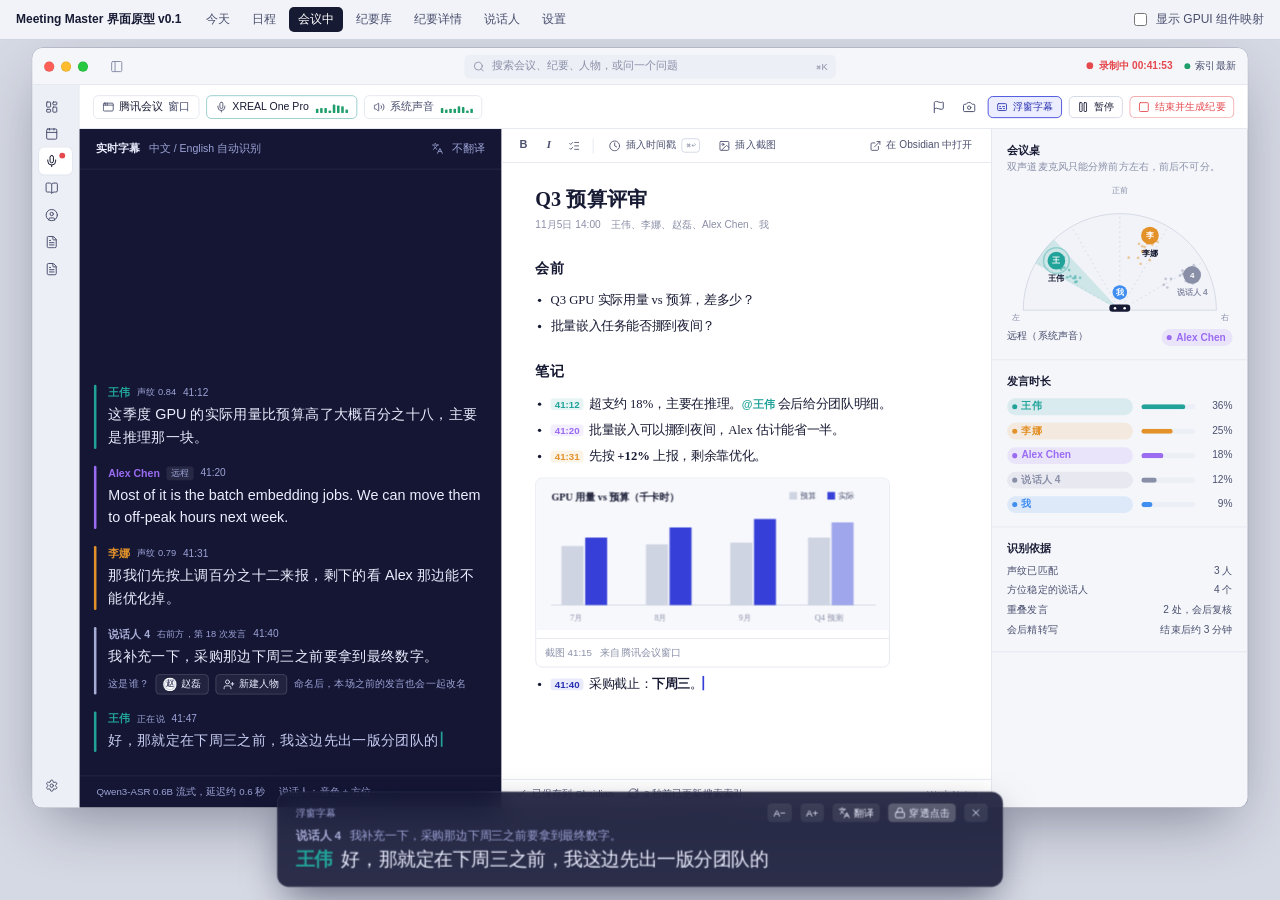
==== design/mockups/index.html @ 7910a1f8 "feat: add first GUI prototype in HTML and SVG" ====
<!doctype html>
<html lang="zh-CN">
<head>
<meta charset="utf-8">
<meta name="viewport" content="width=device-width, initial-scale=1">
<title>Meeting Master 界面原型 v0.1</title>
<style>
/* ------------------------------------------------------------------
   Tokens. Mirrors the GPUI Kit theme we will register (ThemeColor).
   Speaker hues are identity: one person keeps one hue on every surface.
   ------------------------------------------------------------------ */
:root {
  --paper: #F4F6FA;      /* window background */
  --panel: #FFFFFF;      /* documents, inputs */
  --sunken: #ECEFF5;     /* sidebar, wells */
  --ink: #171A33;
  --ink-2: #4A4F6E;
  --ink-3: #8A8FA8;
  --rule: #E2E5EE;
  --rule-2: #CFD4E2;
  --accent: #3640D8;
  --accent-ink: #2A31B0;
  --accent-soft: #ECEEFF;
  --rec: #E5484D;        /* recording state only */
  --ok: #1F9D6B;
  --warn: #B87414;
  --stage: #141634;      /* caption stage + overlay */
  --stage-2: #1D2148;
  --stage-ink: #ECEEFF;
  --stage-dim: #9DA3D6;
  --s1: #22A39A; --s2: #E3922A; --s3: #9B6BF2; --s4: #EF5D78; --s5: #3F8EF0; --s6: #7FB449;
  --ui: -apple-system, BlinkMacSystemFont, "PingFang SC", "Helvetica Neue", sans-serif;
  --doc: ui-serif, Georgia, "Songti SC", "Noto Serif SC", serif;
  --r-window: 12px; --r-control: 6px;
}
* { box-sizing: border-box; }
html, body { margin: 0; height: 100%; }
body {
  font: 13px/1.45 var(--ui); color: var(--ink); background: #D5D9E4;
  -webkit-font-smoothing: antialiased; font-feature-settings: "tnum" 0;
}
button, input, select { font: inherit; color: inherit; }
.num { font-variant-numeric: tabular-nums; }
.i { width: 16px; height: 16px; flex: none; fill: none; stroke: currentColor; stroke-width: 1.75; stroke-linecap: round; stroke-linejoin: round; }
.i.sm { width: 14px; height: 14px; }
.i.lg { width: 18px; height: 18px; }
:focus-visible { outline: 2px solid var(--accent); outline-offset: 2px; border-radius: 4px; }
a { color: var(--accent-ink); text-decoration: none; cursor: pointer; }
a:hover { text-decoration: underline; }

/* ---------------- Prototype chrome (not part of the product) ---------------- */
.proto {
  position: fixed; top: 0; left: 0; right: 0; height: 40px; z-index: 20;
  display: flex; align-items: center; gap: 4px; padding: 0 16px;
  background: rgba(244,246,250,.92); border-bottom: 1px solid var(--rule-2); font-size: 12px; color: var(--ink-2);
}
.proto strong { color: var(--ink); margin-right: 12px; font-weight: 600; }
.proto button { border: 0; background: none; padding: 4px 9px; border-radius: 5px; cursor: pointer; color: var(--ink-2); }
.proto button[aria-pressed="true"] { background: var(--ink); color: #fff; }
.proto .spacer { flex: 1; }
.proto label { display: flex; align-items: center; gap: 6px; cursor: pointer; }
.desk { position: fixed; inset: 40px 0 0 0; overflow: hidden; }
/* 1440×900 window plus room below it, where the floating caption window can sit over the "desktop". */
/* Centred absolutely: grid centring falls back to start alignment when the item overflows. */
.scaler { width: 1440px; height: 1000px; position: absolute; left: 50%; top: 50%; transform-origin: center center; }

/* ---------------- Window ---------------- */
.window {
  width: 1440px; height: 900px; border-radius: var(--r-window); overflow: hidden; background: var(--paper);
  display: flex; flex-direction: column;
  box-shadow: 0 0 0 .5px rgba(23,26,51,.28), 0 28px 70px -18px rgba(23,26,51,.45);
}
.titlebar {
  height: 44px; flex: none; display: grid; grid-template-columns: 216px 1fr auto; align-items: center;
  border-bottom: 1px solid var(--rule); background: var(--paper);
}
.lights { display: flex; gap: 8px; padding-left: 14px; align-items: center; }
.lights span { width: 12px; height: 12px; border-radius: 50%; background: #FF5F57; box-shadow: inset 0 0 0 .5px rgba(0,0,0,.15); }
.lights span:nth-child(2) { background: #FEBC2E; } .lights span:nth-child(3) { background: #28C840; }
.lights .i { margin-left: 18px; color: var(--ink-3); }
.cmd {
  justify-self: center; width: 440px; height: 28px; display: flex; align-items: center; gap: 8px; padding: 0 10px;
  border-radius: var(--r-control); background: var(--sunken); color: var(--ink-3); font-size: 12.5px;
}
.cmd kbd { margin-left: auto; font: 11px var(--ui); color: var(--ink-3); }
.tb-right { display: flex; align-items: center; gap: 14px; padding-right: 14px; font-size: 12px; color: var(--ink-2); }
.rec { display: none; align-items: center; gap: 7px; color: var(--rec); font-weight: 600; }
.rec::before { content: ""; width: 8px; height: 8px; border-radius: 50%; background: var(--rec); animation: pulse 1.6s ease-in-out infinite; }
.window[data-recording="true"] .rec { display: flex; }
.tb-status { display: flex; align-items: center; gap: 6px; }
.dot { width: 7px; height: 7px; border-radius: 50%; background: var(--ok); flex: none; }
.dot.idle { background: var(--ink-3); } .dot.busy { background: var(--warn); }
@keyframes pulse { 50% { opacity: .35; } }

.body { flex: 1; min-height: 0; display: flex; }
.sidebar {
  width: 216px; flex: none; background: var(--sunken); border-right: 1px solid var(--rule);
  display: flex; flex-direction: column; padding: 10px 8px;
}
.nav-group { font-size: 11.5px; color: var(--ink-3); padding: 8px 10px 4px; }
.nav-item {
  display: flex; align-items: center; gap: 10px; height: 32px; padding: 0 10px; border-radius: var(--r-control);
  color: var(--ink-2); cursor: pointer; border: 0; background: none; width: 100%; text-align: left;
}
.nav-item:hover { background: rgba(23,26,51,.05); }
.nav-item[aria-current="page"] { background: var(--panel); color: var(--ink); box-shadow: 0 0 0 1px var(--rule); }
.nav-item .count { margin-left: auto; font-size: 11.5px; color: var(--ink-3); }
.nav-item .live-badge { margin-left: auto; width: 7px; height: 7px; border-radius: 50%; background: var(--rec); }
.side-foot { margin-top: 6px; padding: 10px; display: grid; gap: 7px; font-size: 11.5px; color: var(--ink-2); border-top: 1px solid var(--rule); }
.side-foot div { display: flex; align-items: center; gap: 7px; }

main { flex: 1; min-width: 0; position: relative; }
.screen { position: absolute; inset: 0; display: none; }
.screen.active { display: flex; }

/* ---------------- Shared parts ---------------- */
.page-head h1 { font-size: 26px; line-height: 1.2; font-weight: 600; margin: 0; letter-spacing: -.01em; }
.page-head .sub { margin: 6px 0 0; color: var(--ink-2); font-size: 13.5px; }
.h2 { font-size: 20px; font-weight: 600; margin: 0; letter-spacing: -.005em; }
.section-title { font-size: 13px; font-weight: 600; margin: 0 0 10px; color: var(--ink); }
.muted { color: var(--ink-3); }
.btn {
  height: 30px; padding: 0 12px; border-radius: var(--r-control); border: 1px solid var(--rule-2); background: var(--panel);
  display: inline-flex; align-items: center; gap: 6px; cursor: pointer; font-size: 12.5px; white-space: nowrap;
}
.btn:hover { border-color: var(--ink-3); }
.btn.primary { background: var(--accent); border-color: var(--accent); color: #fff; }
.btn.primary:hover { background: var(--accent-ink); }
.btn.ghost { border-color: transparent; background: transparent; color: var(--ink-2); }
.btn.ghost:hover { background: rgba(23,26,51,.06); }
.btn.danger { color: var(--rec); border-color: rgba(229,72,77,.45); }
.btn.sm { height: 26px; padding: 0 9px; font-size: 12px; }
.btn[aria-pressed="true"] { background: var(--accent-soft); border-color: var(--accent); color: var(--accent-ink); }
.tag { display: inline-flex; align-items: center; gap: 4px; height: 20px; padding: 0 7px; border-radius: 4px; font-size: 11.5px; background: var(--sunken); color: var(--ink-2); white-space: nowrap; }
.tag.ok { background: #E3F4EC; color: #17724F; }
.tag.busy { background: #FBF0DE; color: #8A570E; }
.tag.accent { background: var(--accent-soft); color: var(--accent-ink); }
.chip { display: inline-flex; align-items: center; gap: 6px; height: 28px; padding: 0 10px; border: 1px solid var(--rule); border-radius: var(--r-control); background: var(--panel); font-size: 12.5px; color: var(--ink-2); white-space: nowrap; }
.chip strong { color: var(--ink); font-weight: 500; }
/* Speaker identity: a pill in the speaker's hue. The only pill shape in the system. */
.who { display: inline-flex; align-items: center; gap: 5px; height: 20px; padding: 0 8px 0 6px; border-radius: 999px; font-size: 12px; font-weight: 600; color: var(--c); background: color-mix(in srgb, var(--c) 13%, transparent); white-space: nowrap; }
.who::before { content: ""; width: 6px; height: 6px; border-radius: 50%; background: var(--c); }
.who.unknown { --c: var(--ink-3); }
.av { width: 26px; height: 26px; border-radius: 50%; display: inline-grid; place-items: center; font-size: 11.5px; font-weight: 600; color: #fff; background: var(--c); flex: none; }
.av.pending { background: var(--panel); color: var(--ink-2); box-shadow: inset 0 0 0 1.5px var(--rule-2); border: 1.5px dashed transparent; }
.av-stack { display: flex; }
.av-stack .av { box-shadow: 0 0 0 2px var(--paper); }
.av-stack .av + .av { margin-left: -6px; }
.c1 { --c: var(--s1); } .c2 { --c: var(--s2); } .c3 { --c: var(--s3); } .c4 { --c: var(--s4); } .c5 { --c: var(--s5); } .c6 { --c: var(--s6); }
.split-v { width: 1px; background: var(--rule); flex: none; }
.scroll { overflow: auto; }
.seg { display: inline-flex; padding: 2px; border-radius: 7px; background: var(--sunken); gap: 2px; }
.seg button { border: 0; background: none; height: 26px; padding: 0 11px; border-radius: 5px; font-size: 12.5px; color: var(--ink-2); display: inline-flex; align-items: center; gap: 6px; cursor: pointer; }
.seg button[aria-pressed="true"] { background: var(--panel); color: var(--ink); box-shadow: 0 0 0 1px var(--rule); }
.check { width: 15px; height: 15px; border-radius: 4px; border: 1.5px solid var(--rule-2); flex: none; display: grid; place-items: center; background: var(--panel); }
.check.on { background: var(--accent); border-color: var(--accent); color: #fff; }
.meter { display: inline-flex; gap: 2px; align-items: flex-end; height: 14px; }
.meter i { width: 3px; border-radius: 1px; background: var(--ok); height: 30%; transition: height .12s linear; }
.meter i.hot { background: var(--warn); }
.kbd { font-size: 11px; color: var(--ink-3); border: 1px solid var(--rule-2); border-radius: 4px; padding: 0 4px; }

/* ---------------- 今天 Today ---------------- */
.today { display: flex; width: 100%; }
.today-main { flex: 1; min-width: 0; padding: 30px 40px; overflow: auto; }
.next { margin: 26px 0 34px; border: 1px solid var(--rule); border-radius: 10px; background: var(--panel); }
.next-top { display: flex; justify-content: space-between; align-items: flex-start; gap: 20px; padding: 20px 22px 16px; }
.next-when { display: flex; align-items: center; gap: 10px; color: var(--ink-2); font-size: 12.5px; margin-bottom: 6px; }
.next-when .soon { color: var(--accent-ink); font-weight: 600; }
.next h2 { font-size: 24px; margin: 0; font-weight: 600; letter-spacing: -.01em; }
.next-actions { display: flex; gap: 8px; }
.next-people { display: flex; align-items: center; gap: 14px; padding: 0 22px 16px; color: var(--ink-2); }
.next-people p { margin: 0; }
.preset { display: flex; align-items: center; flex-wrap: wrap; gap: 8px; padding: 12px 22px; border-top: 1px solid var(--rule); background: #FAFBFD; border-radius: 0 0 10px 10px; }
.preset-label { color: var(--ink-3); font-size: 12px; margin-right: 4px; }
.dayline { list-style: none; margin: 0; padding: 0; border-left: 1px solid var(--rule-2); margin-left: 52px; }
.dayline li { position: relative; padding: 0 0 22px 22px; }
.dayline time { position: absolute; left: -64px; top: 1px; width: 48px; text-align: right; color: var(--ink-3); font-size: 12.5px; }
.dayline li::before { content: ""; position: absolute; left: -5px; top: 5px; width: 9px; height: 9px; border-radius: 50%; background: var(--paper); box-shadow: inset 0 0 0 2px var(--rule-2); }
.dayline li.done::before { background: var(--ink-3); box-shadow: none; }
.dayline li.upnext::before { background: var(--accent); box-shadow: 0 0 0 4px var(--accent-soft); }
.dayline .t { font-size: 14px; font-weight: 500; }
.dayline .m { display: flex; gap: 8px; align-items: center; margin-top: 4px; color: var(--ink-2); font-size: 12.5px; }
.today-rail { width: 360px; flex: none; border-left: 1px solid var(--rule); padding: 30px 24px; display: flex; flex-direction: column; gap: 30px; overflow: auto; }
.mlist { list-style: none; margin: 0; padding: 0; }
.mlist li { padding: 11px 0; border-bottom: 1px solid var(--rule); cursor: pointer; }
.mlist li:first-child { padding-top: 0; }
.mlist .t { font-weight: 500; font-size: 13.5px; }
.mlist .m { display: flex; justify-content: space-between; align-items: center; margin-top: 4px; color: var(--ink-3); font-size: 12px; }
.todo { list-style: none; margin: 0; padding: 0; display: grid; gap: 12px; }
.todo li { display: flex; gap: 10px; align-items: flex-start; }
.todo .src { display: block; font-size: 11.5px; color: var(--ink-3); margin-top: 2px; }
.rail-foot { margin-top: auto; display: flex; align-items: center; gap: 8px; font-size: 12px; color: var(--ink-2); }

/* ---------------- 日程 Schedule ---------------- */
.sched { display: flex; width: 100%; }
.week { flex: 1; min-width: 0; display: flex; flex-direction: column; }
.week-head { display: flex; align-items: center; gap: 12px; padding: 18px 24px 14px; border-bottom: 1px solid var(--rule); }
.week-head .h2 { margin-right: auto; }
.week-days { display: grid; grid-template-columns: 52px repeat(7, 1fr); border-bottom: 1px solid var(--rule); }
.week-days div { padding: 8px 10px; font-size: 12px; color: var(--ink-2); }
.week-days b { display: block; font-size: 18px; font-weight: 500; color: var(--ink); }
.week-days .today-col b { color: var(--accent); }
.week-grid { flex: 1; overflow: auto; position: relative; display: grid; grid-template-columns: 52px repeat(7, 1fr); }
.hours div { height: 52px; font-size: 11px; color: var(--ink-3); text-align: right; padding-right: 8px; transform: translateY(-7px); }
.daycol { position: relative; border-left: 1px solid var(--rule); background: repeating-linear-gradient(to bottom, transparent 0 51px, var(--rule) 51px 52px); }
.daycol.today-col { background-color: rgba(54,64,216,.025); }
.ev { position: absolute; left: 4px; right: 4px; border-radius: 5px; padding: 5px 7px; font-size: 11.5px; line-height: 1.3; overflow: hidden; cursor: pointer;
      background: #E9ECF8; color: var(--ink); border-left: 3px solid #8E95C9; }
.ev small { display: block; color: var(--ink-2); }
.ev.work { background: #E7E9FD; border-left-color: var(--accent); }
.ev.personal { background: #E6F3EF; border-left-color: #48A383; }
.ev.done { opacity: .62; }
.ev.sel { outline: 2px solid var(--accent); outline-offset: 1px; }
.ev .rec-flag { display: inline-flex; align-items: center; gap: 3px; color: var(--accent-ink); font-weight: 600; }
.now-line { position: absolute; left: 0; right: 0; height: 0; border-top: 1.5px solid var(--rec); z-index: 2; }
.now-line::before { content: ""; position: absolute; left: -4px; top: -4.5px; width: 7px; height: 7px; border-radius: 50%; background: var(--rec); }
.ev-panel { width: 360px; flex: none; border-left: 1px solid var(--rule); padding: 22px 24px; overflow: auto; display: flex; flex-direction: column; gap: 20px; }
.kv { display: grid; grid-template-columns: 72px 1fr; gap: 8px 12px; font-size: 12.5px; }
.kv dt { color: var(--ink-3); } .kv dd { margin: 0; }
.people-list { list-style: none; margin: 0; padding: 0; display: grid; gap: 10px; }
.people-list li { display: flex; align-items: center; gap: 10px; }
.people-list .state { margin-left: auto; font-size: 11.5px; }
.field { display: grid; gap: 6px; }
.field > span { font-size: 12px; color: var(--ink-3); }
.select { height: 30px; display: flex; align-items: center; justify-content: space-between; padding: 0 10px; border: 1px solid var(--rule-2); border-radius: var(--r-control); background: var(--panel); font-size: 12.5px; }
.prenote { border: 1px solid var(--rule); border-radius: 8px; padding: 12px 14px; font-family: var(--doc); font-size: 14px; line-height: 1.75; background: var(--panel); min-height: 120px; color: var(--ink); }
.prenote li { margin: 2px 0; }
/* ---------------- 会议中 Live ---------------- */
.live { flex-direction: column; width: 100%; }
.capbar { height: 52px; flex: none; display: flex; align-items: center; gap: 8px; padding: 0 16px; border-bottom: 1px solid var(--rule); background: var(--panel); }
.capbar .spacer { flex: 1; }
.capbar .chip .meter { margin-left: 2px; }
.capbar .chip.spatial { border-color: color-mix(in srgb, var(--s1) 45%, var(--rule)); }
.live-panes { flex: 1; min-height: 0; display: flex; }

.stagepane { width: 500px; flex: none; background: var(--stage); color: var(--stage-ink); display: flex; flex-direction: column; }
.stagepane header { display: flex; align-items: center; gap: 10px; padding: 14px 20px; border-bottom: 1px solid rgba(255,255,255,.08); font-size: 12.5px; color: var(--stage-dim); }
.stagepane header strong { color: var(--stage-ink); font-weight: 600; font-size: 13px; }
.stagepane header .spacer { flex: 1; }
.captions { flex: 1; overflow: auto; padding: 8px 0 18px; display: flex; flex-direction: column; justify-content: flex-end; }
.cap { display: grid; grid-template-columns: 3px 1fr; gap: 14px; padding: 10px 20px 10px 17px; }
.cap .rail { border-radius: 2px; background: var(--c); }
.cap .meta { display: flex; align-items: center; gap: 8px; font-size: 12px; color: var(--stage-dim); margin-bottom: 3px; }
.cap .name { color: var(--c); font-weight: 600; font-size: 12.5px; }
.cap .score { font-size: 11px; color: var(--stage-dim); }
.cap .remote { font-size: 11px; padding: 0 5px; border-radius: 3px; background: rgba(255,255,255,.08); }
.cap p { margin: 0; font-size: 17px; line-height: 1.6; color: var(--stage-ink); }
.cap.partial p { color: #C9CDF2; }
.cap.partial p::after { content: ""; display: inline-block; width: 2px; height: 1.05em; margin-left: 3px; vertical-align: -2px; background: var(--c); animation: pulse 1s steps(2) infinite; }
.cap.unknown { --c: #A8ADD6; }
.whois { display: flex; align-items: center; gap: 8px; margin-top: 8px; font-size: 12px; color: var(--stage-dim); }
.whois button { height: 24px; border-radius: 5px; border: 1px solid rgba(255,255,255,.18); background: rgba(255,255,255,.06); color: var(--stage-ink); padding: 0 8px; font-size: 12px; cursor: pointer; display: inline-flex; gap: 5px; align-items: center; }
.whois button:hover { background: rgba(255,255,255,.12); }
.stage-foot { padding: 10px 20px; border-top: 1px solid rgba(255,255,255,.08); font-size: 11.5px; color: var(--stage-dim); display: flex; gap: 16px; }

.notespane { flex: 1; min-width: 0; display: flex; flex-direction: column; background: var(--panel); }
.notes-tools { height: 40px; flex: none; display: flex; align-items: center; gap: 2px; padding: 0 12px; border-bottom: 1px solid var(--rule); color: var(--ink-2); }
.notes-tools .spacer { flex: 1; }
.notes-tools .tb { width: 28px; height: 28px; border-radius: 5px; display: grid; place-items: center; border: 0; background: none; cursor: pointer; color: var(--ink-2); font-weight: 600; font-size: 13px; }
.notes-tools .tb:hover { background: var(--sunken); }
.doc { flex: 1; overflow: auto; padding: 28px 40px 40px; font-family: var(--doc); font-size: 15px; line-height: 1.8; color: var(--ink); }
.doc h1 { font-size: 24px; line-height: 1.3; margin: 0 0 4px; font-weight: 700; }
.doc .docmeta { font-family: var(--ui); font-size: 12px; color: var(--ink-3); margin-bottom: 22px; display: flex; gap: 12px; }
.doc h2 { font-size: 17px; margin: 26px 0 8px; font-weight: 700; }
.doc ul { margin: 0; padding-left: 1.2em; }
.doc li { margin: 4px 0; }
.ts { font-family: var(--ui); font-size: 11.5px; font-weight: 600; color: var(--c, var(--accent-ink)); background: color-mix(in srgb, var(--c, var(--accent)) 11%, transparent); border-radius: 4px; padding: 1px 5px; margin-right: 6px; cursor: pointer; font-variant-numeric: tabular-nums; }
.mention { font-family: var(--ui); font-size: 13px; font-weight: 600; color: var(--c); }
.shot { margin: 12px 0 6px; border: 1px solid var(--rule); border-radius: 8px; overflow: hidden; width: 420px; max-width: 100%; }
.shot figcaption { font-family: var(--ui); font-size: 11.5px; color: var(--ink-3); padding: 6px 10px; border-top: 1px solid var(--rule); display: flex; gap: 10px; }
.caret { display: inline-block; width: 1.5px; height: 1.1em; background: var(--accent); vertical-align: -3px; animation: pulse 1s steps(2) infinite; }
.notes-foot { white-space: nowrap; overflow: hidden; height: 34px; flex: none; display: flex; align-items: center; gap: 16px; padding: 0 16px; border-top: 1px solid var(--rule); font-size: 11.5px; color: var(--ink-2); }
.notes-foot span { display: flex; align-items: center; gap: 6px; }

.spacepane { width: 304px; flex: none; border-left: 1px solid var(--rule); display: flex; flex-direction: column; overflow: auto; }
.spacepane section { padding: 16px 18px; border-bottom: 1px solid var(--rule); }
.spacepane h3 { font-size: 13px; margin: 0 0 2px; font-weight: 600; }
.spacepane .hint { font-size: 11.5px; color: var(--ink-3); margin: 0 0 10px; }
.room { width: 100%; height: auto; display: block; }
.talk { list-style: none; margin: 0; padding: 0; display: grid; gap: 9px; }
.talk li { display: grid; grid-template-columns: 1fr 64px 34px; align-items: center; gap: 10px; font-size: 12px; }
.talk .bar { height: 6px; border-radius: 3px; background: var(--sunken); overflow: hidden; }
.talk .bar i { display: block; height: 100%; background: var(--c); border-radius: 3px; }
.talk .pct { text-align: right; color: var(--ink-2); }
.evidence { display: grid; gap: 6px; font-size: 12px; color: var(--ink-2); }
.evidence div { display: flex; justify-content: space-between; }

/* ---------------- Floating caption window ---------------- */
.overlay {
  position: absolute; left: 50%; bottom: 6px; transform: translateX(-50%); width: 860px; z-index: 10;
  border-radius: 14px; background: rgba(20,22,52,.88); color: var(--stage-ink);
  box-shadow: 0 0 0 .5px rgba(255,255,255,.12) inset, 0 18px 48px -10px rgba(10,12,40,.6);
  backdrop-filter: blur(18px) saturate(1.2); -webkit-backdrop-filter: blur(18px) saturate(1.2);
  padding: 14px 18px 16px 22px; display: none; cursor: grab; user-select: none;
}
.overlay.show { display: block; }
.overlay .ov-top { display: flex; align-items: center; gap: 10px; font-size: 11.5px; color: var(--stage-dim); margin-bottom: 6px; }
.overlay .ov-top .spacer { flex: 1; }
.overlay .ov-top button { border: 0; background: rgba(255,255,255,.08); color: var(--stage-ink); height: 22px; min-width: 24px; padding: 0 7px; border-radius: 5px; font-size: 11.5px; cursor: pointer; display: inline-flex; align-items: center; gap: 4px; }
.overlay .ov-top button[aria-pressed="true"] { background: rgba(255,255,255,.22); }
.overlay .prev { font-size: 14px; color: var(--stage-dim); line-height: 1.5; }
.overlay .curr { font-size: 22px; line-height: 1.45; font-weight: 500; margin-top: 2px; }
.overlay .spk { font-weight: 700; margin-right: 10px; color: var(--c); }
.overlay .trans { font-size: 14px; color: #B9BEEA; margin-top: 2px; }

/* During a meeting the sidebar collapses to an icon rail so captions + notes get the width. */
.window[data-screen="live"] .sidebar { width: 56px; padding: 10px 8px; }
.window[data-screen="live"] .nav-item { font-size: 0; justify-content: center; padding: 0; position: relative; }
.window[data-screen="live"] .nav-item .count,
.window[data-screen="live"] .nav-group,
.window[data-screen="live"] .side-foot { display: none; }
.window[data-screen="live"] .nav-item .live-badge { position: absolute; top: 6px; right: 8px; margin: 0; }
.icon-btn { width: 28px; height: 28px; border-radius: var(--r-control); border: 0; background: none; display: grid; place-items: center; color: var(--ink-2); cursor: pointer; }
.icon-btn:hover { background: var(--sunken); }

/* ---------------- 纪要库 Library ---------------- */
.lib { flex-direction: column; width: 100%; }
.lib-search { padding: 22px 28px 14px; border-bottom: 1px solid var(--rule); display: grid; gap: 12px; }
.searchbox { display: flex; align-items: center; gap: 10px; height: 44px; padding: 0 14px; border: 1.5px solid var(--accent); border-radius: 9px; background: var(--panel); font-size: 15px; box-shadow: 0 0 0 4px var(--accent-soft); }
.searchbox .q { flex: 1; }
.searchbox .hint { font-size: 12px; color: var(--ink-3); }
.lib-filters { display: flex; align-items: center; gap: 12px; }
.lib-filters .spacer { flex: 1; }
.lib-body { flex: 1; min-height: 0; display: flex; }
.results { flex: 1; min-width: 0; overflow: auto; padding: 8px 28px 28px; }
.res-head { display: flex; align-items: baseline; gap: 10px; padding: 12px 0 6px; font-size: 12px; color: var(--ink-3); }
.hit { display: grid; grid-template-columns: 28px minmax(0, 1fr) 120px; gap: 14px; padding: 14px 12px; margin: 0 -12px; border-radius: 8px; cursor: pointer; border-bottom: 1px solid var(--rule); }
.hit:hover { background: rgba(23,26,51,.03); }
.hit.sel { background: var(--accent-soft); border-bottom-color: transparent; }
.hit .kind { width: 28px; height: 28px; border-radius: 6px; display: grid; place-items: center; background: var(--sunken); color: var(--ink-2); }
.hit .src { display: flex; align-items: center; gap: 8px; font-size: 12px; color: var(--ink-3); margin-bottom: 5px; }
.hit .src b { color: var(--ink); font-weight: 600; font-size: 13px; }
.hit p { margin: 0; font-size: 13.5px; line-height: 1.6; color: var(--ink-2); }
.hit p mark { background: #FFF1C9; color: var(--ink); border-radius: 2px; padding: 0 1px; }
.hit .thumbs { display: flex; gap: 6px; margin-top: 8px; overflow: hidden; }
.hit svg.wave { display: block; width: 100%; max-width: 440px; height: 34px; margin-top: 4px; }
.hit .thumbs svg { border-radius: 5px; border: 1px solid var(--rule); }
.hit .score { text-align: right; font-size: 11.5px; color: var(--ink-3); }
.hit .score .bar { height: 4px; background: var(--sunken); border-radius: 2px; margin-top: 6px; overflow: hidden; }
.hit .score .bar i { display: block; height: 100%; background: var(--accent); }
.hit .why { font-size: 11.5px; color: var(--ink-3); margin-top: 6px; }
.preview { width: 400px; flex: none; border-left: 1px solid var(--rule); overflow: auto; padding: 20px 22px; display: flex; flex-direction: column; gap: 16px; }
.preview .big { border: 1px solid var(--rule); border-radius: 8px; overflow: hidden; }
.facets { width: 200px; flex: none; border-right: 1px solid var(--rule); padding: 16px 18px; overflow: auto; display: grid; align-content: start; gap: 22px; font-size: 12.5px; }
.facets h4 { margin: 0 0 8px; font-size: 12px; color: var(--ink-3); font-weight: 500; }
.facets ul { list-style: none; margin: 0; padding: 0; display: grid; gap: 7px; }
.facets li { display: flex; align-items: center; gap: 8px; }
.facets li .n { margin-left: auto; color: var(--ink-3); font-size: 11.5px; }

/* ---------------- 纪要详情 Minutes ---------------- */
.minutes { flex-direction: column; width: 100%; }
.min-head { padding: 22px 32px 0; border-bottom: 1px solid var(--rule); }
.min-crumb { font-size: 12px; color: var(--ink-3); display: flex; gap: 6px; align-items: center; margin-bottom: 8px; }
.min-title { display: flex; align-items: flex-start; gap: 12px; }
.min-title .h2 { font-size: 24px; margin-right: auto; }
.min-meta { display: flex; align-items: center; gap: 16px; color: var(--ink-2); font-size: 12.5px; margin: 10px 0 14px; }
.tabs { display: flex; gap: 22px; }
.tabs button { border: 0; background: none; padding: 9px 0 10px; font-size: 13px; color: var(--ink-2); cursor: pointer; border-bottom: 2px solid transparent; margin-bottom: -1px; }
.tabs button[aria-selected="true"] { color: var(--ink); font-weight: 600; border-bottom-color: var(--ink); }
.min-body { flex: 1; min-height: 0; display: flex; }
.min-doc { flex: 1; min-width: 0; overflow: auto; padding: 26px 48px 40px; font-family: var(--doc); font-size: 15px; line-height: 1.8; }
.min-doc h3 { font-size: 16px; margin: 26px 0 8px; font-weight: 700; }
.min-doc h3:first-child { margin-top: 0; }
.min-doc p { margin: 0; max-width: 62ch; }
.min-doc ol, .min-doc ul { margin: 0; padding-left: 1.3em; max-width: 64ch; }
.acts { width: 100%; border-collapse: collapse; font-family: var(--ui); font-size: 13px; margin-top: 4px; }
.acts th { text-align: left; font-weight: 500; color: var(--ink-3); font-size: 12px; padding: 6px 10px 6px 0; border-bottom: 1px solid var(--rule); }
.acts td { padding: 9px 10px 9px 0; border-bottom: 1px solid var(--rule); vertical-align: top; }
.min-side { width: 400px; flex: none; border-left: 1px solid var(--rule); overflow: auto; display: flex; flex-direction: column; }
.min-side section { padding: 18px 20px; border-bottom: 1px solid var(--rule); }
.player { display: flex; align-items: center; gap: 10px; font-size: 12px; color: var(--ink-2); margin-top: 10px; }
.player .play { width: 30px; height: 30px; border-radius: 50%; background: var(--ink); color: #fff; display: grid; place-items: center; border: 0; cursor: pointer; }
.gallery { display: grid; grid-template-columns: repeat(3, 1fr); gap: 8px; }
.gallery figure { margin: 0; }
.gallery svg { width: 100%; height: auto; border-radius: 5px; border: 1px solid var(--rule); display: block; }
.gallery figcaption { font-size: 11px; color: var(--ink-3); margin-top: 3px; }
.sync-row { display: flex; align-items: center; gap: 8px; font-size: 12px; color: var(--ink-2); }

/* ---------------- 说话人 People ---------------- */
.people { width: 100%; }
.plist { width: 280px; flex: none; border-right: 1px solid var(--rule); overflow: auto; padding: 16px 10px; }
.plist h4 { margin: 14px 10px 6px; font-size: 12px; color: var(--ink-3); font-weight: 500; }
.plist h4:first-child { margin-top: 0; }
.prow { display: flex; align-items: center; gap: 10px; padding: 8px 10px; border-radius: 7px; cursor: pointer; }
.prow:hover { background: rgba(23,26,51,.04); }
.prow.sel { background: var(--panel); box-shadow: 0 0 0 1px var(--rule); }
.prow .n { font-weight: 500; }
.prow .d { font-size: 11.5px; color: var(--ink-3); }
.prow .tag { margin-left: auto; }
.pdetail { flex: 1; min-width: 0; overflow: auto; padding: 24px 32px 40px; display: grid; align-content: start; gap: 26px; }
.phead { display: flex; align-items: center; gap: 14px; }
.phead .av { width: 44px; height: 44px; font-size: 17px; }
.phead .h2 { margin-right: auto; }
.samples { width: 100%; border-collapse: collapse; }
.samples th { text-align: left; font-weight: 500; font-size: 12px; color: var(--ink-3); padding: 6px 12px 6px 0; border-bottom: 1px solid var(--rule); }
.samples td { padding: 9px 12px 9px 0; border-bottom: 1px solid var(--rule); font-size: 12.5px; vertical-align: middle; }
.enroll { border: 1px solid var(--rule); border-radius: 10px; background: var(--panel); display: grid; grid-template-columns: 1fr 260px; }
.enroll .read { padding: 18px 22px; border-right: 1px solid var(--rule); }
.enroll .read p { font-family: var(--doc); font-size: 17px; line-height: 1.9; margin: 8px 0 0; color: var(--ink-3); }
.enroll .read p .said { color: var(--ink); }
.enroll .gauge { padding: 18px 20px; display: grid; gap: 12px; align-content: start; font-size: 12.5px; }
.prog { height: 8px; border-radius: 4px; background: var(--sunken); overflow: hidden; }
.prog i { display: block; height: 100%; background: var(--s1); border-radius: 4px; }
.qc { list-style: none; margin: 0; padding: 0; display: grid; gap: 6px; }
.qc li { display: flex; align-items: center; gap: 7px; }
.qc .okc { color: var(--ok); } .qc .warnc { color: var(--warn); }
.clip { border: 1px solid var(--rule); border-radius: 10px; background: var(--panel); padding: 16px 20px; }
.clip-head { display: flex; align-items: center; gap: 10px; margin-bottom: 12px; }
.clip-head .spacer { flex: 1; }
.probe { display: grid; gap: 8px; font-size: 12.5px; }
.probe div { display: flex; align-items: center; gap: 10px; padding: 9px 12px; border: 1px solid var(--rule); border-radius: 7px; background: var(--panel); }
.probe .spacer { flex: 1; }

/* ---------------- 设置 Settings ---------------- */
.settings { width: 100%; }
.snav { width: 200px; flex: none; border-right: 1px solid var(--rule); padding: 20px 10px; display: grid; align-content: start; gap: 2px; }
.snav a { display: block; padding: 7px 12px; border-radius: 6px; color: var(--ink-2); }
.snav a:hover { background: rgba(23,26,51,.04); text-decoration: none; }
.snav a.on { background: var(--panel); color: var(--ink); box-shadow: 0 0 0 1px var(--rule); }
.sbody { flex: 1; min-width: 0; overflow: auto; padding: 26px 40px 60px; }
.sblock { max-width: 820px; margin-bottom: 40px; }
.sblock > h2 { font-size: 17px; margin: 0 0 4px; font-weight: 600; }
.sblock > .desc { margin: 0 0 16px; color: var(--ink-2); max-width: 70ch; }
.prov { border: 1px solid var(--rule); border-radius: 10px; background: var(--panel); }
.prov-row { display: grid; grid-template-columns: 22px 1fr auto; gap: 12px; padding: 16px 18px; border-bottom: 1px solid var(--rule); align-items: start; }
.prov-row:last-child { border-bottom: 0; }
.prov-row.on { background: #FAFAFF; }
.radio { width: 16px; height: 16px; border-radius: 50%; border: 1.5px solid var(--rule-2); margin-top: 2px; }
.radio.on { border: 5px solid var(--accent); }
.prov-row .t { font-weight: 600; font-size: 13.5px; display: flex; align-items: center; gap: 8px; }
.prov-row .d { color: var(--ink-2); margin-top: 3px; font-size: 12.5px; }
.prov-row .caps { display: flex; gap: 6px; margin-top: 8px; flex-wrap: wrap; }
.prov-row .keys { display: flex; gap: 6px; margin-top: 10px; flex-wrap: wrap; }
.fallback { display: flex; align-items: center; gap: 8px; margin-top: 12px; font-size: 12px; color: var(--ink-2); }
.fallback .step { display: inline-flex; align-items: center; gap: 6px; }
.fallback .step b { width: 18px; height: 18px; border-radius: 50%; display: inline-grid; place-items: center; background: var(--sunken); font-size: 11px; }
.mtable { width: 100%; border-collapse: collapse; background: var(--panel); border: 1px solid var(--rule); border-radius: 10px; overflow: hidden; }
.mtable th { text-align: left; font-weight: 500; font-size: 12px; color: var(--ink-3); padding: 9px 14px; border-bottom: 1px solid var(--rule); background: #FAFBFD; }
.mtable td { padding: 11px 14px; border-bottom: 1px solid var(--rule); font-size: 12.5px; vertical-align: top; }
.mtable tr:last-child td { border-bottom: 0; }
.mtable .model { font-weight: 600; }
.mtable .sub { display: block; color: var(--ink-3); font-size: 11.5px; margin-top: 2px; }
.form { display: grid; grid-template-columns: 180px 1fr; gap: 14px 20px; align-items: center; background: var(--panel); border: 1px solid var(--rule); border-radius: 10px; padding: 18px 20px; }
.form > label { color: var(--ink-2); font-size: 12.5px; }
.form .help { grid-column: 2; font-size: 11.5px; color: var(--ink-3); margin-top: -8px; }
.switch { width: 30px; height: 18px; border-radius: 9px; background: var(--rule-2); position: relative; flex: none; }
.switch::after { content: ""; position: absolute; top: 2px; left: 2px; width: 14px; height: 14px; border-radius: 50%; background: #fff; box-shadow: 0 1px 2px rgba(0,0,0,.2); }
.switch.on { background: var(--accent); } .switch.on::after { left: 14px; }
.inline { display: flex; align-items: center; gap: 10px; }
.code { font: 12px ui-monospace, "SF Mono", Menlo, monospace; background: var(--sunken); border-radius: 5px; padding: 3px 7px; color: var(--ink); }
.stats { display: grid; grid-template-columns: repeat(4, 1fr); border: 1px solid var(--rule); border-radius: 10px; background: var(--panel); }
.stats div { padding: 14px 16px; border-right: 1px solid var(--rule); }
.stats div:last-child { border-right: 0; }
.stats b { display: block; font-size: 20px; font-weight: 600; font-variant-numeric: tabular-nums; }
.stats span { font-size: 12px; color: var(--ink-3); }

/* ---------------- Component annotations (prototype only) ---------------- */
.anno { position: fixed; left: 16px; right: 16px; bottom: 10px; z-index: 20; display: none; font-size: 12px; color: var(--ink-2); background: rgba(255,255,255,.95); border: 1px solid var(--rule-2); border-radius: 8px; padding: 8px 12px; }
.anno.show { display: block; }
.anno b { color: var(--ink); }

@media (prefers-reduced-motion: reduce) {
  *, *::before, *::after { animation: none !important; transition: none !important; }
}
</style>
</head>
<body>
<svg xmlns="http://www.w3.org/2000/svg" style="display:none" aria-hidden="true">
<!-- Lucide icons (ISC License, https://lucide.dev), as bundled in gpui-kit-assets 0.9.0 -->
<symbol id="i-layout-dashboard" viewBox="0 0 24 24"><rect width="7" height="9" x="3" y="3" rx="1" /> <rect width="7" height="5" x="14" y="3" rx="1" /> <rect width="7" height="9" x="14" y="12" rx="1" /> <rect width="7" height="5" x="3" y="16" rx="1" /></symbol>
<symbol id="i-calendar" viewBox="0 0 24 24"><path d="M8 2v3" /> <path d="M16 2v3" /> <rect x="3" y="3" width="18" height="18" rx="2" /> <path d="M3 9h18" /></symbol>
<symbol id="i-mic" viewBox="0 0 24 24"><path d="M12 19v3" /> <path d="M19 10v2a7 7 0 0 1-14 0v-2" /> <rect x="9" y="2" width="6" height="13" rx="3" /></symbol>
<symbol id="i-book-open" viewBox="0 0 24 24"><path d="M12 5v16" /> <path d="M20.001 19A2 2 0 0022 17V5a2 2 0 00-1.999-2L16 3.002A5 5 0 0012 5a5 5 0 00-4-2H4a2 2 0 00-2 2v12a2 2 0 001.999 2H8a5 5 0 014 2 5 5 0 014-2z" /></symbol>
<symbol id="i-circle-user" viewBox="0 0 24 24"><circle cx="12" cy="12" r="10" /> <circle cx="12" cy="10" r="3" /> <path d="M7 20.662V19a2 2 0 0 1 2-2h6a2 2 0 0 1 2 2v1.662" /></symbol>
<symbol id="i-settings" viewBox="0 0 24 24"><path d="M9.671 4.136a2.34 2.34 0 0 1 4.659 0 2.34 2.34 0 0 0 3.319 1.915 2.34 2.34 0 0 1 2.33 4.033 2.34 2.34 0 0 0 0 3.831 2.34 2.34 0 0 1-2.33 4.033 2.34 2.34 0 0 0-3.319 1.915 2.34 2.34 0 0 1-4.659 0 2.34 2.34 0 0 0-3.32-1.915 2.34 2.34 0 0 1-2.33-4.033 2.34 2.34 0 0 0 0-3.831A2.34 2.34 0 0 1 6.35 6.051a2.34 2.34 0 0 0 3.319-1.915" /> <circle cx="12" cy="12" r="3" /></symbol>
<symbol id="i-search" viewBox="0 0 24 24"><path d="m21 21-4.34-4.34" /> <circle cx="11" cy="11" r="8" /></symbol>
<symbol id="i-play" viewBox="0 0 24 24"><path d="M5 5a2 2 0 0 1 3.008-1.728l11.997 6.998a2 2 0 0 1 .003 3.458l-12 7A2 2 0 0 1 5 19z" /></symbol>
<symbol id="i-pause" viewBox="0 0 24 24"><rect x="14" y="3" width="5" height="18" rx="1" /> <rect x="5" y="3" width="5" height="18" rx="1" /></symbol>
<symbol id="i-square" viewBox="0 0 24 24"><rect width="18" height="18" x="3" y="3" rx="2" /></symbol>
<symbol id="i-camera" viewBox="0 0 24 24"><path d="M13.997 4a2 2 0 0 1 1.76 1.05l.486.9A2 2 0 0 0 18.003 7H20a2 2 0 0 1 2 2v9a2 2 0 0 1-2 2H4a2 2 0 0 1-2-2V9a2 2 0 0 1 2-2h1.997a2 2 0 0 0 1.759-1.048l.489-.904A2 2 0 0 1 10.004 4z" /> <circle cx="12" cy="13" r="3" /></symbol>
<symbol id="i-flag" viewBox="0 0 24 24"><path d="M4 22V4a1 1 0 0 1 .4-.8A6 6 0 0 1 8 2c3 0 5 2 7.333 2q2 0 3.067-.8A1 1 0 0 1 20 4v10a1 1 0 0 1-.4.8A6 6 0 0 1 16 16c-3 0-5-2-8-2a6 6 0 0 0-4 1.528" /></symbol>
<symbol id="i-captions" viewBox="0 0 24 24"><rect width="18" height="14" x="3" y="5" rx="2" ry="2" /> <path d="M7 15h4M15 15h2M7 11h2M13 11h4" /></symbol>
<symbol id="i-image" viewBox="0 0 24 24"><rect width="18" height="18" x="3" y="3" rx="2" ry="2" /> <circle cx="9" cy="9" r="2" /> <path d="m21 15-3.086-3.086a2 2 0 0 0-2.828 0L6 21" /></symbol>
<symbol id="i-audio-lines" viewBox="0 0 24 24"><path d="M2 10v3" /> <path d="M6 6v11" /> <path d="M10 3v18" /> <path d="M14 8v7" /> <path d="M18 5v13" /> <path d="M22 10v3" /></symbol>
<symbol id="i-video" viewBox="0 0 24 24"><path d="m16 13 5.223 3.482a.5.5 0 0 0 .777-.416V7.87a.5.5 0 0 0-.752-.432L16 10.5" /> <rect x="2" y="6" width="14" height="12" rx="2" /></symbol>
<symbol id="i-file-text" viewBox="0 0 24 24"><path d="M6 22a2 2 0 0 1-2-2V4a2 2 0 0 1 2-2h8a2.4 2.4 0 0 1 1.704.706l3.588 3.588A2.4 2.4 0 0 1 20 8v12a2 2 0 0 1-2 2z" /> <path d="M14 2v5a1 1 0 0 0 1 1h5" /> <path d="M10 9H8" /> <path d="M16 13H8" /> <path d="M16 17H8" /></symbol>
<symbol id="i-external-link" viewBox="0 0 24 24"><path d="M15 3h6v6" /> <path d="M10 14 21 3" /> <path d="M18 13v6a2 2 0 0 1-2 2H5a2 2 0 0 1-2-2V8a2 2 0 0 1 2-2h6" /></symbol>
<symbol id="i-plus" viewBox="0 0 24 24"><path d="M5 12h14" /> <path d="M12 5v14" /></symbol>
<symbol id="i-check" viewBox="0 0 24 24"><path d="M20 6 9 17l-5-5" /></symbol>
<symbol id="i-x" viewBox="0 0 24 24"><path d="M18 6 6 18" /> <path d="m6 6 12 12" /></symbol>
<symbol id="i-chevron-down" viewBox="0 0 24 24"><path d="m6 9 6 6 6-6" /></symbol>
<symbol id="i-chevron-right" viewBox="0 0 24 24"><path d="m9 18 6-6-6-6" /></symbol>
<symbol id="i-link" viewBox="0 0 24 24"><path d="M10 13a5 5 0 0 0 7.54.54l3-3a5 5 0 0 0-7.07-7.07l-1.72 1.71" /> <path d="M14 11a5 5 0 0 0-7.54-.54l-3 3a5 5 0 0 0 7.07 7.07l1.71-1.71" /></symbol>
<symbol id="i-users" viewBox="0 0 24 24"><path d="M16 21v-2a4 4 0 0 0-4-4H6a4 4 0 0 0-4 4v2" /> <path d="M16 3.128a4 4 0 0 1 0 7.744" /> <path d="M22 21v-2a4 4 0 0 0-3-3.87" /> <circle cx="9" cy="7" r="4" /></symbol>
<symbol id="i-monitor" viewBox="0 0 24 24"><rect width="20" height="14" x="2" y="3" rx="2" /> <line x1="8" x2="16" y1="21" y2="21" /> <line x1="12" x2="12" y1="17" y2="21" /></symbol>
<symbol id="i-app-window" viewBox="0 0 24 24"><rect x="2" y="4" width="20" height="16" rx="2" /> <path d="M10 4v4" /> <path d="M2 8h20" /> <path d="M6 4v4" /></symbol>
<symbol id="i-scissors" viewBox="0 0 24 24"><circle cx="6" cy="6" r="3" /> <path d="M8.12 8.12 12 12" /> <path d="M20 4 8.12 15.88" /> <circle cx="6" cy="18" r="3" /> <path d="M14.8 14.8 20 20" /></symbol>
<symbol id="i-key-round" viewBox="0 0 24 24"><path d="M2.586 17.414A2 2 0 0 0 2 18.828V21a1 1 0 0 0 1 1h3a1 1 0 0 0 1-1v-1a1 1 0 0 1 1-1h1a1 1 0 0 0 1-1v-1a1 1 0 0 1 1-1h.172a2 2 0 0 0 1.414-.586l.814-.814a6.5 6.5 0 1 0-4-4z" /> <circle cx="16.5" cy="7.5" r=".5" fill="currentColor" /></symbol>
<symbol id="i-bot" viewBox="0 0 24 24"><path d="M12 8V4H8" /> <rect width="16" height="12" x="4" y="8" rx="2" /> <path d="M2 14h2" /> <path d="M20 14h2" /> <path d="M15 13v2" /> <path d="M9 13v2" /></symbol>
<symbol id="i-cpu" viewBox="0 0 24 24"><path d="M12 20v2" /> <path d="M12 2v2" /> <path d="M17 20v2" /> <path d="M17 2v2" /> <path d="M2 12h2" /> <path d="M2 17h2" /> <path d="M2 7h2" /> <path d="M20 12h2" /> <path d="M20 17h2" /> <path d="M20 7h2" /> <path d="M7 20v2" /> <path d="M7 2v2" /> <rect x="4" y="4" width="16" height="16" rx="2" /> <rect x="8" y="8" width="8" height="8" rx="1" /></symbol>
<symbol id="i-hard-drive" viewBox="0 0 24 24"><path d="M10 16h.01" /> <path d="M2.212 11.577a2 2 0 0 0-.212.896V18a2 2 0 0 0 2 2h16a2 2 0 0 0 2-2v-5.527a2 2 0 0 0-.212-.896L18.55 5.11A2 2 0 0 0 16.76 4H7.24a2 2 0 0 0-1.79 1.11z" /> <path d="M21.946 12.013H2.054" /> <path d="M6 16h.01" /></symbol>
<symbol id="i-folder" viewBox="0 0 24 24"><path d="M20 20a2 2 0 0 0 2-2V8a2 2 0 0 0-2-2h-7.9a2 2 0 0 1-1.69-.9L9.6 3.9A2 2 0 0 0 7.93 3H4a2 2 0 0 0-2 2v13a2 2 0 0 0 2 2Z" /></symbol>
<symbol id="i-refresh-cw" viewBox="0 0 24 24"><path d="M3 12a9 9 0 0 1 9-9 9.75 9.75 0 0 1 6.74 2.74L21 8" /> <path d="M21 3v5h-5" /> <path d="M21 12a9 9 0 0 1-9 9 9.75 9.75 0 0 1-6.74-2.74L3 16" /> <path d="M8 16H3v5" /></symbol>
<symbol id="i-languages" viewBox="0 0 24 24"><path d="m5 8 6 6" /> <path d="m4 14 6-6 2-3" /> <path d="M2 5h12" /> <path d="M7 2h1" /> <path d="m22 22-5-10-5 10" /> <path d="M14 18h6" /></symbol>
<symbol id="i-lock" viewBox="0 0 24 24"><rect width="18" height="11" x="3" y="11" rx="2" ry="2" /> <path d="M7 11V7a5 5 0 0 1 10 0v4" /></symbol>
<symbol id="i-ellipsis" viewBox="0 0 24 24"><circle cx="12" cy="12" r="1" /> <circle cx="19" cy="12" r="1" /> <circle cx="5" cy="12" r="1" /></symbol>
<symbol id="i-clock" viewBox="0 0 24 24"><circle cx="12" cy="12" r="10" /> <path d="M12 6v6l4 2" /></symbol>
<symbol id="i-circle-dot" viewBox="0 0 24 24"><circle cx="12" cy="12" r="1" /> <circle cx="12" cy="12" r="10" /></symbol>
<symbol id="i-mic-off" viewBox="0 0 24 24"><path d="M12 19v3" /> <path d="M15 9.34V5a3 3 0 0 0-5.68-1.33" /> <path d="M16.95 16.95A7 7 0 0 1 5 12v-2" /> <path d="M18.89 13.23A7 7 0 0 0 19 12v-2" /> <path d="m2 2 20 20" /> <path d="M9 9v3a3 3 0 0 0 5.12 2.12" /></symbol>
<symbol id="i-volume-2" viewBox="0 0 24 24"><path d="M11 4.702a.705.705 0 0 0-1.203-.498L6.413 7.587A1.4 1.4 0 0 1 5.416 8H3a1 1 0 0 0-1 1v6a1 1 0 0 0 1 1h2.416a1.4 1.4 0 0 1 .997.413l3.383 3.384A.705.705 0 0 0 11 19.298z" /> <path d="M16 9a5 5 0 0 1 0 6" /> <path d="M19.364 18.364a9 9 0 0 0 0-12.728" /></symbol>
<symbol id="i-user-plus" viewBox="0 0 24 24"><path d="M16 21v-2a4 4 0 0 0-4-4H6a4 4 0 0 0-4 4v2" /> <circle cx="9" cy="7" r="4" /> <line x1="19" x2="19" y1="8" y2="14" /> <line x1="22" x2="16" y1="11" y2="11" /></symbol>
<symbol id="i-timer" viewBox="0 0 24 24"><line x1="10" x2="14" y1="2" y2="2" /> <line x1="12" x2="15" y1="14" y2="11" /> <circle cx="12" cy="14" r="8" /></symbol>
<symbol id="i-list-checks" viewBox="0 0 24 24"><path d="M13 5h8" /> <path d="M13 12h8" /> <path d="M13 19h8" /> <path d="m3 17 2 2 4-4" /> <path d="m3 7 2 2 4-4" /></symbol>
<symbol id="i-panel-left" viewBox="0 0 24 24"><rect width="18" height="18" x="3" y="3" rx="2" /> <path d="M9 3v18" /></symbol>
</svg>

<div class="proto" role="toolbar" aria-label="原型导航">
  <strong>Meeting Master 界面原型 v0.1</strong>
  <button data-go="today">今天</button>
  <button data-go="schedule">日程</button>
  <button data-go="live">会议中</button>
  <button data-go="library">纪要库</button>
  <button data-go="minutes">纪要详情</button>
  <button data-go="people">说话人</button>
  <button data-go="settings">设置</button>
  <span class="spacer"></span>
  <label><input type="checkbox" id="annoToggle"> 显示 GPUI 组件映射</label>
</div>

<div class="desk">
<div class="scaler" id="scaler">
<div class="window" id="win" data-recording="false">

  <header class="titlebar">
    <div class="lights"><span></span><span></span><span></span><svg class="i"><use href="#i-panel-left"/></svg></div>
    <div class="cmd"><svg class="i sm"><use href="#i-search"/></svg>搜索会议、纪要、人物，或问一个问题<kbd>⌘K</kbd></div>
    <div class="tb-right">
      <span class="rec num" id="recTimer">录制中 00:41:52</span>
      <span class="tb-status"><span class="dot"></span>索引最新</span>
    </div>
  </header>

  <div class="body">
    <nav class="sidebar" aria-label="主导航">
      <div class="nav-group">工作台</div>
      <button class="nav-item" data-go="today"><svg class="i"><use href="#i-layout-dashboard"/></svg>今天</button>
      <button class="nav-item" data-go="schedule"><svg class="i"><use href="#i-calendar"/></svg>日程<span class="count">4</span></button>
      <button class="nav-item" data-go="live"><svg class="i"><use href="#i-mic"/></svg>会议中<span class="live-badge" id="liveBadge" hidden></span></button>
      <button class="nav-item" data-go="library"><svg class="i"><use href="#i-book-open"/></svg>纪要库</button>
      <button class="nav-item" data-go="people"><svg class="i"><use href="#i-circle-user"/></svg>说话人<span class="count">2 待命名</span></button>
      <div class="nav-group" style="margin-top:8px">最近</div>
      <button class="nav-item" data-go="minutes" data-secondary><svg class="i"><use href="#i-file-text"/></svg>产品周会</button>
      <button class="nav-item" data-go="minutes"><svg class="i"><use href="#i-file-text"/></svg>架构评审</button>
      <button class="nav-item" style="margin-top:auto" data-go="settings"><svg class="i"><use href="#i-settings"/></svg>设置</button>
      <div class="side-foot">
        <div><span class="dot"></span>Obsidian：Work Notes</div>
        <div><span class="dot" id="engineDot"></span><span id="engineText">字幕引擎就绪</span></div>
        <div><span class="dot idle"></span>嵌入引擎空闲</div>
      </div>
    </nav>

    <main>
<!-- ============================== 今天 ============================== -->
<section class="screen" id="s-today" data-gpui="TitleBar · Sidebar / SidebarMenu · Button(primary / outline) · Tag · Avatar · List (virtualized for long days) · Checkbox · Resizable (main | rail)">
  <div class="today">
    <div class="today-main">
      <header class="page-head">
        <h1>11月5日，星期四</h1>
        <p class="sub">今天有 4 场会议，1 场已结束。下一场 8 分钟后开始。</p>
      </header>

      <div class="next">
        <div class="next-top">
          <div>
            <div class="next-when num"><span class="soon">8 分钟后</span><span>14:00–15:00</span><span>腾讯会议</span><span class="tag">评审会模板</span></div>
            <h2>Q3 预算评审</h2>
          </div>
          <div class="next-actions">
            <button class="btn"><svg class="i sm"><use href="#i-external-link"/></svg>加入会议</button>
            <button class="btn primary" data-go="live"><svg class="i sm"><use href="#i-mic"/></svg>开始记录</button>
          </div>
        </div>
        <div class="next-people">
          <div class="av-stack">
            <span class="av c1" title="王伟：已录入声纹">王</span>
            <span class="av c2" title="李娜：已录入声纹">李</span>
            <span class="av c5" title="我：已录入声纹">我</span>
            <span class="av pending" title="赵磊：未录入">赵</span>
            <span class="av pending" title="Alex Chen：未录入">A</span>
          </div>
          <p>5 位参会者中 3 位已有声纹。<a data-go="people">为赵磊、Alex Chen 录入声纹</a>，字幕里就能直接显示他们的名字。</p>
        </div>
        <div class="preset">
          <span class="preset-label">记录方式</span>
          <span class="chip"><svg class="i sm"><use href="#i-app-window"/></svg>只录<strong>腾讯会议</strong>窗口</span>
          <span class="chip"><svg class="i sm"><use href="#i-mic"/></svg><strong>XREAL One Pro</strong>双声道，可判断方位</span>
          <span class="chip"><svg class="i sm"><use href="#i-volume-2"/></svg>系统声音</span>
          <span class="chip"><svg class="i sm"><use href="#i-captions"/></svg>实时字幕，中英自动识别</span>
          <a style="margin-left:4px">修改</a>
        </div>
      </div>

      <h3 class="section-title">今天的日程</h3>
      <ol class="dayline">
        <li class="done"><time class="num">10:00</time><div class="t">产品周会</div><div class="m"><span>已结束</span><span class="tag ok">纪要已写入 Obsidian</span><a data-go="minutes">打开纪要</a></div></li>
        <li class="upnext"><time class="num">14:00</time><div class="t">Q3 预算评审</div><div class="m"><span>腾讯会议</span><span>5 人</span></div></li>
        <li><time class="num">16:30</time><div class="t">与李娜 1:1</div><div class="m"><span>线下，会议室 3F-B</span><span class="tag">只录音</span></div></li>
        <li><time class="num">19:30</time><div class="t">读书会：《设计心理学》第 4 章</div><div class="m"><span>线下</span><span class="tag">不记录</span></div></li>
      </ol>
    </div>

    <aside class="today-rail">
      <div>
        <h3 class="section-title">最近的纪要</h3>
        <ul class="mlist">
          <li data-go="minutes"><div class="t">产品周会</div><div class="m"><span class="num">今天 10:00</span><span class="tag ok">已写入 Obsidian</span></div></li>
          <li data-go="minutes"><div class="t">架构评审：推理集群扩容</div><div class="m"><span class="num">10月28日</span><span class="tag ok">已写入 Obsidian</span></div></li>
          <li><div class="t">客户访谈：华东区渠道</div><div class="m"><span class="num">10月27日</span><span class="tag busy">会后精转写 62%</span></div></li>
        </ul>
      </div>
      <div>
        <h3 class="section-title">我的待办</h3>
        <ul class="todo">
          <li><span class="check"></span><div>整理 Q3 GPU 实际用量，按团队拆分<span class="src">产品周会，周五前</span></div></li>
          <li><span class="check"></span><div>把批量嵌入任务迁到夜间时段的方案发给 Alex<span class="src">架构评审，11月7日前</span></div></li>
          <li><span class="check on"><svg class="i sm" style="width:11px;height:11px"><use href="#i-check"/></svg></span><div style="color:var(--ink-3);text-decoration:line-through">回复华东区渠道的报价问题<span class="src">客户访谈</span></div></li>
        </ul>
      </div>
      <div class="rail-foot"><svg class="i sm"><use href="#i-refresh-cw"/></svg><span class="num">已索引 12,480 个片段，全部最新</span></div>
    </aside>
  </div>
</section>

<!-- ============================== 日程 ============================== -->
<section class="screen" id="s-schedule" data-gpui="Calendar week view (custom element on gpui div + absolute positioning) · Popover · Select · DescriptionList · Input (multi-line editor) · Button">
  <div class="sched">
    <div class="week">
      <div class="week-head">
        <h2 class="h2">11月 第 45 周</h2>
        <div class="seg"><button>日</button><button aria-pressed="true">周</button><button>月</button></div>
        <button class="btn sm ghost"><svg class="i sm" style="transform:rotate(180deg)"><use href="#i-chevron-right"/></svg></button>
        <button class="btn sm">今天</button>
        <button class="btn sm ghost"><svg class="i sm"><use href="#i-chevron-right"/></svg></button>
        <button class="btn sm"><svg class="i sm"><use href="#i-plus"/></svg>新建会议</button>
      </div>
      <div class="week-days num">
        <div></div>
        <div>周一<b>2</b></div><div>周二<b>3</b></div><div>周三<b>4</b></div><div class="today-col">周四<b>5</b></div><div>周五<b>6</b></div><div>周六<b>7</b></div><div>周日<b>8</b></div>
      </div>
      <div class="week-grid" id="weekGrid">
        <div class="hours num" id="hours"></div>
      </div>
    </div>
    <aside class="ev-panel">
      <div>
        <div class="muted num" style="font-size:12.5px">周四 11月5日 14:00–15:00</div>
        <h2 class="h2" style="margin-top:4px">Q3 预算评审</h2>
      </div>
      <div style="display:flex;gap:8px">
        <button class="btn primary" data-go="live"><svg class="i sm"><use href="#i-mic"/></svg>加入并开始记录</button>
        <button class="btn"><svg class="i sm"><use href="#i-link"/></svg>复制链接</button>
      </div>
      <dl class="kv">
        <dt>会议链接</dt><dd><a>meeting.tencent.com/dm/7Kq2…</a></dd>
        <dt>日历</dt><dd>工作（iCloud）</dd>
        <dt>纪要位置</dt><dd><span class="code">Meetings/2026/2026-11-05 1400 Q3 预算评审.md</span></dd>
      </dl>
      <div>
        <h3 class="section-title">参会者与声纹</h3>
        <ul class="people-list">
          <li><span class="av c1">王</span>王伟<span class="state tag ok">声纹 3 段</span></li>
          <li><span class="av c2">李</span>李娜<span class="state tag ok">声纹 2 段</span></li>
          <li><span class="av c5">我</span>我<span class="state tag ok">声纹 4 段</span></li>
          <li><span class="av pending">赵</span>赵磊<span class="state"><a data-go="people">录入声纹</a></span></li>
          <li><span class="av pending">A</span>Alex Chen<span class="state muted">远程，通过系统声音区分</span></li>
        </ul>
      </div>
      <div class="field"><span>记录方式</span><div class="select">窗口 + 双声道麦克风 + 系统声音<svg class="i sm"><use href="#i-chevron-down"/></svg></div></div>
      <div class="field"><span>纪要模板</span><div class="select">评审会：决定、待办、风险<svg class="i sm"><use href="#i-chevron-down"/></svg></div></div>
      <div class="field">
        <span>会前笔记（会议开始后接着写）</span>
        <div class="prenote"><ul><li>Q3 GPU 实际用量 vs 预算，差多少？</li><li>批量嵌入任务能否挪到夜间？</li><li>采购截止日期</li></ul></div>
      </div>
    </aside>
  </div>
</section>

<!-- ============================== 会议中 ============================== -->
<section class="screen" id="s-live" data-gpui="Toolbar · Tag/Chip with level Meter (custom canvas) · List (virtualized captions, auto-scroll) · Input (rich-text notes editor) · custom SVG/canvas seating map · Progress bars · Separate borderless always-on-top window for the floating captions">
  <div class="live" style="display:flex">
    <div class="capbar">
      <span class="chip" title="正在录制：腾讯会议「Q3 预算评审」窗口"><svg class="i sm"><use href="#i-app-window"/></svg><strong>腾讯会议</strong>窗口</span>
      <span class="chip spatial" title="双声道，可判断说话人方位"><svg class="i sm"><use href="#i-mic"/></svg><strong>XREAL One Pro</strong><span class="meter" data-meter></span></span>
      <span class="chip"><svg class="i sm"><use href="#i-volume-2"/></svg>系统声音<span class="meter" data-meter></span></span>
      <span class="spacer"></span>
      <button class="icon-btn" title="标记重点 ⌘M" aria-label="标记重点"><svg class="i"><use href="#i-flag"/></svg></button>
      <button class="icon-btn" title="截图到笔记 ⌘⇧S" aria-label="截图到笔记"><svg class="i"><use href="#i-camera"/></svg></button>
      <button class="btn sm" id="ovToggle" aria-pressed="true"><svg class="i sm"><use href="#i-captions"/></svg>浮窗字幕</button>
      <button class="btn sm"><svg class="i sm"><use href="#i-pause"/></svg>暂停</button>
      <button class="btn sm danger"><svg class="i sm"><use href="#i-square"/></svg>结束并生成纪要</button>
    </div>
    <div class="live-panes">
      <div class="stagepane">
        <header><strong>实时字幕</strong><span>中文 / English 自动识别</span><span class="spacer"></span><svg class="i sm"><use href="#i-languages"/></svg><span>不翻译</span></header>
        <div class="captions">
          <div class="cap c1"><div class="rail"></div><div><div class="meta"><span class="name">王伟</span><span class="score">声纹 0.84</span><span class="num">41:12</span></div><p>这季度 GPU 的实际用量比预算高了大概百分之十八，主要是推理那一块。</p></div></div>
          <div class="cap c3"><div class="rail"></div><div><div class="meta"><span class="name">Alex Chen</span><span class="remote">远程</span><span class="num">41:20</span></div><p>Most of it is the batch embedding jobs. We can move them to off-peak hours next week.</p></div></div>
          <div class="cap c2"><div class="rail"></div><div><div class="meta"><span class="name">李娜</span><span class="score">声纹 0.79</span><span class="num">41:31</span></div><p>那我们先按上调百分之十二来报，剩下的看 Alex 那边能不能优化掉。</p></div></div>
          <div class="cap unknown"><div class="rail"></div><div><div class="meta"><span class="name">说话人 4</span><span class="score">右前方，第 18 次发言</span><span class="num">41:40</span></div><p>我补充一下，采购那边下周三之前要拿到最终数字。</p>
            <div class="whois">这是谁？<button><span class="av pending" style="width:16px;height:16px;font-size:9px">赵</span>赵磊</button><button><svg class="i sm"><use href="#i-user-plus"/></svg>新建人物</button><span>命名后，本场之前的发言也会一起改名</span></div></div></div>
          <div class="cap partial c1"><div class="rail"></div><div><div class="meta"><span class="name">王伟</span><span class="score">正在说</span><span class="num">41:47</span></div><p id="partialText">好，那就定在下周三之前，我这边先出一版</p></div></div>
        </div>
        <div class="stage-foot"><span>Qwen3-ASR 0.6B 流式，延迟约 0.6 秒</span><span>说话人：音色 + 方位</span></div>
      </div>

      <div class="notespane">
        <div class="notes-tools">
          <button class="tb">B</button><button class="tb" style="font-style:italic;font-family:Georgia">I</button><button class="tb"><svg class="i sm"><use href="#i-list-checks"/></svg></button>
          <span class="split-v" style="height:18px;margin:0 6px"></span>
          <button class="btn sm ghost"><svg class="i sm"><use href="#i-clock"/></svg>插入时间戳 <span class="kbd">⌘↩</span></button>
          <button class="btn sm ghost"><svg class="i sm"><use href="#i-image"/></svg>插入截图</button>
          <span class="spacer"></span>
          <button class="btn sm ghost"><svg class="i sm"><use href="#i-external-link"/></svg>在 Obsidian 中打开</button>
        </div>
        <div class="doc">
          <h1>Q3 预算评审</h1>
          <div class="docmeta num"><span>11月5日 14:00</span><span>王伟、李娜、赵磊、Alex Chen、我</span></div>
          <h2>会前</h2>
          <ul><li>Q3 GPU 实际用量 vs 预算，差多少？</li><li>批量嵌入任务能否挪到夜间？</li></ul>
          <h2>笔记</h2>
          <ul>
            <li><span class="ts c1">41:12</span>超支约 18%，主要在推理。<span class="mention c1">@王伟</span> 会后给分团队明细。</li>
            <li><span class="ts c3">41:20</span>批量嵌入可以挪到夜间，Alex 估计能省一半。</li>
            <li><span class="ts c2">41:31</span>先按 <b>+12%</b> 上报，剩余靠优化。</li>
          </ul>
          <figure class="shot">
            <svg viewBox="0 0 420 180" width="420" height="180" role="img" aria-label="会议中的截图：GPU 用量与预算对比柱状图">
              <rect width="420" height="180" fill="#F7F8FC"/>
              <text x="18" y="26" font-size="12" font-weight="600" fill="#171A33" font-family="-apple-system,PingFang SC">GPU 用量 vs 预算（千卡时）</text>
              <g font-size="10" fill="#8A8FA8" font-family="-apple-system">
                <text x="40" y="168">7月</text><text x="140" y="168">8月</text><text x="240" y="168">9月</text><text x="330" y="168">Q4 预测</text>
              </g>
              <line x1="18" y1="150" x2="402" y2="150" stroke="#CFD4E2"/>
              <g><rect x="30" y="80" width="26" height="70" fill="#CFD4E2"/><rect x="58" y="70" width="26" height="80" fill="#3640D8"/>
                 <rect x="130" y="78" width="26" height="72" fill="#CFD4E2"/><rect x="158" y="58" width="26" height="92" fill="#3640D8"/>
                 <rect x="230" y="76" width="26" height="74" fill="#CFD4E2"/><rect x="258" y="48" width="26" height="102" fill="#3640D8"/>
                 <rect x="322" y="70" width="26" height="80" fill="#CFD4E2"/><rect x="350" y="52" width="26" height="98" fill="#3640D8" fill-opacity=".45"/></g>
              <g font-size="10" font-family="-apple-system"><rect x="300" y="16" width="9" height="9" fill="#CFD4E2"/><text x="313" y="24" fill="#4A4F6E">预算</text><rect x="345" y="16" width="9" height="9" fill="#3640D8"/><text x="358" y="24" fill="#4A4F6E">实际</text></g>
            </svg>
            <figcaption class="num"><span>截图 41:15</span><span>来自腾讯会议窗口</span></figcaption>
          </figure>
          <ul>
            <li><span class="ts">41:40</span>采购截止：<b>下周三</b>。<span class="caret"></span></li>
          </ul>
        </div>
        <div class="notes-foot num">
          <span title="Meetings/2026/2026-11-05 1400 Q3 预算评审.md"><svg class="i sm"><use href="#i-check"/></svg>已保存到 Obsidian</span>
          <span><svg class="i sm"><use href="#i-refresh-cw"/></svg>2 秒前已更新搜索索引</span>
          <span class="spacer" style="flex:1"></span>
          <span class="muted">Work Notes</span>
        </div>
      </div>

      <aside class="spacepane">
        <section>
          <h3>会议桌</h3>
          <p class="hint">双声道麦克风只能分辨前方左右，前后不可分。</p>
          <svg class="room" id="room" viewBox="0 0 280 176" role="img" aria-label="说话人方位图：王伟在左前方，李娜在右前方偏中，说话人 4 在右侧"></svg>
          <div class="evidence" style="margin-top:6px">
            <div><span>远程（系统声音）</span><span class="who c3">Alex Chen</span></div>
          </div>
        </section>
        <section>
          <h3 style="margin-bottom:10px">发言时长</h3>
          <ul class="talk num">
            <li class="c1"><span class="who c1">王伟</span><span class="bar"><i style="width:82%"></i></span><span class="pct">36%</span></li>
            <li class="c2"><span class="who c2">李娜</span><span class="bar"><i style="width:58%"></i></span><span class="pct">25%</span></li>
            <li class="c3"><span class="who c3">Alex Chen</span><span class="bar"><i style="width:40%"></i></span><span class="pct">18%</span></li>
            <li class="unknown"><span class="who unknown">说话人 4</span><span class="bar"><i style="width:28%;background:var(--ink-3)"></i></span><span class="pct">12%</span></li>
            <li class="c5"><span class="who c5">我</span><span class="bar"><i style="width:20%"></i></span><span class="pct">9%</span></li>
          </ul>
        </section>
        <section>
          <h3 style="margin-bottom:8px">识别依据</h3>
          <div class="evidence num">
            <div><span>声纹已匹配</span><span>3 人</span></div>
            <div><span>方位稳定的说话人</span><span>4 个</span></div>
            <div><span>重叠发言</span><span>2 处，会后复核</span></div>
            <div><span>会后精转写</span><span>结束后约 3 分钟</span></div>
          </div>
        </section>
      </aside>
    </div>
  </div>
</section>

<!-- ============================== 纪要库 ============================== -->
<section class="screen" id="s-library" data-gpui="Input (search) · Segmented / ButtonGroup · List (virtualized results) · custom waveform / keyframe elements · Resizable (facets | results | preview) · Markdown preview">
  <div class="lib" style="display:flex">
    <div class="lib-search">
      <div class="searchbox"><svg class="i lg"><use href="#i-search"/></svg><span class="q">上次讨论 GPU 扩容时白板上画的方案</span><span class="hint">文字、截图、录音、录屏一起搜</span></div>
      <div class="lib-filters">
        <div class="seg">
          <button aria-pressed="true">全部</button>
          <button><svg class="i sm"><use href="#i-file-text"/></svg>文字</button>
          <button><svg class="i sm"><use href="#i-image"/></svg>图片</button>
          <button><svg class="i sm"><use href="#i-audio-lines"/></svg>音频</button>
          <button><svg class="i sm"><use href="#i-video"/></svg>视频</button>
        </div>
        <span class="chip"><svg class="i sm"><use href="#i-users"/></svg>任何人<svg class="i sm"><use href="#i-chevron-down"/></svg></span>
        <span class="chip"><svg class="i sm"><use href="#i-calendar"/></svg>最近 3 个月<svg class="i sm"><use href="#i-chevron-down"/></svg></span>
        <span class="spacer"></span>
        <span class="muted num" style="font-size:12px">在 12,480 个片段中找到 23 条，0.08 秒</span>
      </div>
    </div>
    <div class="lib-body">
      <aside class="facets">
        <div><h4>会议</h4><ul class="num">
          <li><span class="check on"><svg class="i sm" style="width:11px;height:11px"><use href="#i-check"/></svg></span>架构评审<span class="n">9</span></li>
          <li><span class="check"></span>产品周会<span class="n">6</span></li>
          <li><span class="check"></span>Q3 预算评审<span class="n">5</span></li>
          <li><span class="check"></span>客户访谈<span class="n">3</span></li></ul></div>
        <div><h4>说话人</h4><ul class="num">
          <li><span class="who c1">王伟</span><span class="n">11</span></li>
          <li><span class="who c3">Alex Chen</span><span class="n">7</span></li>
          <li><span class="who c2">李娜</span><span class="n">4</span></li></ul></div>
        <div><h4>来源</h4><ul class="num">
          <li>会议笔记<span class="n">8</span></li><li>转写<span class="n">7</span></li><li>截图与白板<span class="n">4</span></li><li>录音片段<span class="n">3</span></li><li>录屏片段<span class="n">1</span></li></ul></div>
      </aside>
      <div class="results">
        <div class="res-head"><span>按相关度排序</span></div>
        <div class="hit sel">
          <span class="kind"><svg class="i"><use href="#i-image"/></svg></span>
          <div>
            <div class="src num"><b>架构评审：推理集群扩容</b><span>10月28日</span><span>白板照片 23:10</span></div>
            <div class="thumbs"><svg id="wbThumb" width="240" height="120" viewBox="0 0 240 120"></svg></div>
            <div class="why">画面里的文字和图形与问题相近：“A100 租赁”“夜间批处理”“扩容 2 期”</div>
          </div>
          <div class="score num">0.81<div class="bar"><i style="width:81%"></i></div></div>
        </div>
        <div class="hit">
          <span class="kind"><svg class="i"><use href="#i-file-text"/></svg></span>
          <div>
            <div class="src num"><b>架构评审：推理集群扩容</b><span>转写 23:42</span><span class="who c3">Alex Chen</span></div>
            <p>白板上这个方案的意思是，<mark>扩容分两期</mark>：第一期先<mark>租 A100</mark> 顶住推理，第二期等新机房到位再迁移。</p>
          </div>
          <div class="score num">0.77<div class="bar"><i style="width:77%"></i></div></div>
        </div>
        <div class="hit">
          <span class="kind"><svg class="i"><use href="#i-audio-lines"/></svg></span>
          <div>
            <div class="src num"><b>产品周会</b><span>录音 12:40–13:10</span><span class="who c1">王伟</span></div>
            <svg class="wave" data-wave="7" data-hl="0.30,0.62" width="440" height="34" viewBox="0 0 440 34" preserveAspectRatio="none" role="img" aria-label="录音波形，命中片段已高亮"></svg>
            <div class="why">声音内容与问题相近；这段没有对应的文字笔记</div>
          </div>
          <div class="score num">0.69<div class="bar"><i style="width:69%"></i></div></div>
        </div>
        <div class="hit">
          <span class="kind"><svg class="i"><use href="#i-video"/></svg></span>
          <div>
            <div class="src num"><b>架构评审：推理集群扩容</b><span>录屏 31:00–31:20</span><span>共享屏幕：成本模型.xlsx</span></div>
            <div class="thumbs" id="frames"></div>
          </div>
          <div class="score num">0.64<div class="bar"><i style="width:64%"></i></div></div>
        </div>
        <div class="hit">
          <span class="kind"><svg class="i"><use href="#i-book-open"/></svg></span>
          <div>
            <div class="src num"><b>Q3 预算评审</b><span>我的笔记</span><span>今天</span></div>
            <p>批量嵌入可以挪到夜间，Alex 估计能省一半。先按 +12% 上报，剩余靠优化。</p>
          </div>
          <div class="score num">0.58<div class="bar"><i style="width:58%"></i></div></div>
        </div>
      </div>
      <aside class="preview">
        <div class="big"><svg id="wbBig" width="356" height="200" viewBox="0 0 240 135"></svg></div>
        <div>
          <div class="muted num" style="font-size:12px">10月28日 架构评审，23:10</div>
          <h3 class="section-title" style="font-size:15px;margin-top:4px">白板：扩容 2 期方案</h3>
          <p style="margin:0;color:var(--ink-2)">这张白板出现时，<span class="who c3">Alex Chen</span> 正在讲解分两期扩容；纪要中的决定 2 引用了这里。</p>
        </div>
        <div style="display:flex;gap:8px">
          <button class="btn primary" data-go="minutes">打开纪要</button>
          <button class="btn"><svg class="i sm"><use href="#i-play"/></svg>从 23:10 播放</button>
        </div>
        <div>
          <h3 class="section-title">同一时刻</h3>
          <div class="cap c3" style="padding:0;grid-template-columns:3px 1fr"><div class="rail"></div><div><div class="meta" style="color:var(--ink-3)"><span class="name">Alex Chen</span><span class="num">23:08</span></div><p style="font-size:13.5px;color:var(--ink)">我在白板上画一下，第一期先租，第二期再迁。</p></div></div>
        </div>
      </aside>
    </div>
  </div>
</section>

<!-- ============================== 纪要详情 ============================== -->
<section class="screen" id="s-minutes" data-gpui="Breadcrumb · Tabs · Markdown (rendered minutes) · Table · custom speaker-timeline element · Button · Tag">
  <div class="minutes" style="display:flex">
    <div class="min-head">
      <div class="min-crumb"><a data-go="library">纪要库</a><svg class="i sm"><use href="#i-chevron-right"/></svg><span>10月28日</span></div>
      <div class="min-title">
        <h2 class="h2">架构评审：推理集群扩容</h2>
        <button class="btn"><svg class="i sm"><use href="#i-refresh-cw"/></svg>重新生成</button>
        <button class="btn primary"><svg class="i sm"><use href="#i-external-link"/></svg>在 Obsidian 中打开</button>
      </div>
      <div class="min-meta num">
        <span>10月28日 15:00</span><span>58 分钟</span>
        <span class="av-stack"><span class="av c1">王</span><span class="av c3">A</span><span class="av c2">李</span><span class="av c4">赵</span><span class="av c5">我</span></span>
        <span class="tag accent"><svg class="i sm"><use href="#i-bot"/></svg>由本机 ChatGPT 生成</span>
        <span class="tag ok">已写入 Obsidian</span>
      </div>
      <div class="tabs" role="tablist"><button role="tab" aria-selected="true">纪要</button><button role="tab">转写</button><button role="tab">我的笔记</button><button role="tab">截图与录屏</button></div>
    </div>
    <div class="min-body">
      <article class="min-doc">
        <h3>摘要</h3>
        <p>Q3 推理用量超出预算约 18%。会议同意分两期扩容：第一期租用 A100 应对推理高峰，第二期在新机房交付后迁移；同时把批量嵌入任务挪到夜间，以降低峰值占用。</p>
        <h3>决定</h3>
        <ol>
          <li>Q4 预算按 +12% 上报，差额通过任务调度优化消化。</li>
          <li>扩容分两期，第一期以租赁为主，不新增采购。<span class="ts c3">23:10</span></li>
          <li>批量嵌入任务从 11 月 10 日起改为夜间执行。</li>
        </ol>
        <h3>待办</h3>
        <table class="acts num">
          <thead><tr><th style="width:96px">负责人</th><th>事项</th><th style="width:84px">截止</th><th style="width:64px">出处</th></tr></thead>
          <tbody>
            <tr><td><span class="who c3">Alex Chen</span></td><td>夜间批处理迁移方案与回滚预案</td><td>11月7日</td><td><span class="ts c3">24:02</span></td></tr>
            <tr><td><span class="who c1">王伟</span></td><td>按团队拆分 Q3 GPU 实际用量</td><td>本周五</td><td><span class="ts c1">12:51</span></td></tr>
            <tr><td><span class="who c4">赵磊</span></td><td>确认采购截止日期与租赁报价</td><td>11月4日</td><td><span class="ts c4">40:15</span></td></tr>
          </tbody>
        </table>
        <h3>待定问题</h3>
        <ul><li>新机房交付时间仍不确定，影响第二期迁移窗口。</li><li>夜间执行是否影响海外团队的白天使用？</li></ul>
      </article>
      <aside class="min-side">
        <section>
          <h3 class="section-title">谁在什么时候发言</h3>
          <svg id="timeline" width="360" height="150" viewBox="0 0 360 150" role="img" aria-label="说话人时间线"></svg>
          <div class="player num"><button class="play"><svg class="i sm"><use href="#i-play"/></svg></button><span>23:10 / 58:04</span><span class="spacer" style="flex:1"></span><span>1.5×</span></div>
        </section>
        <section>
          <h3 class="section-title">截图与录屏</h3>
          <div class="gallery" id="gallery"></div>
        </section>
        <section>
          <h3 class="section-title">同步</h3>
          <div class="sync-row"><span class="dot"></span>纪要写在笔记的“纪要”区块里；你在 Obsidian 里写的其他内容不会被覆盖。</div>
        </section>
      </aside>
    </div>
  </div>
</section>

<!-- ============================== 说话人 ============================== -->
<section class="screen" id="s-people" data-gpui="List · Avatar · Table · Progress · custom waveform with range selection · Button · Alert">
  <div class="people" style="display:flex">
    <aside class="plist">
      <h4>人物</h4>
      <div class="prow sel"><span class="av c1">王</span><div><div class="n">王伟</div><div class="d num">3 段声纹，共 2 分 10 秒</div></div><span class="tag ok">已录入</span></div>
      <div class="prow"><span class="av c2">李</span><div><div class="n">李娜</div><div class="d num">2 段声纹，共 58 秒</div></div><span class="tag ok">已录入</span></div>
      <div class="prow"><span class="av c5">我</span><div><div class="n">我</div><div class="d num">4 段声纹</div></div><span class="tag ok">已录入</span></div>
      <div class="prow"><span class="av pending">赵</span><div><div class="n">赵磊</div><div class="d">还没有声纹</div></div><span class="tag">待录入</span></div>
      <div class="prow"><span class="av pending">A</span><div><div class="n">Alex Chen</div><div class="d">通常远程参会</div></div><span class="tag">待录入</span></div>
      <h4>未命名的说话人</h4>
      <div class="prow"><span class="av" style="--c:var(--ink-3)">4</span><div><div class="n">说话人 4</div><div class="d">Q3 预算评审，18 次发言</div></div></div>
      <div class="prow"><span class="av" style="--c:var(--ink-3)">2</span><div><div class="n">说话人 2</div><div class="d">客户访谈，31 次发言</div></div></div>
    </aside>
    <div class="pdetail">
      <div class="phead"><span class="av c1">王</span><div style="margin-right:auto"><h2 class="h2">王伟</h2><div class="muted">财务部，12 场会议中出现</div></div>
        <button class="btn"><svg class="i sm"><use href="#i-scissors"/></svg>从录音中截取</button>
        <button class="btn primary"><svg class="i sm"><use href="#i-mic"/></svg>录制新样本</button></div>

      <div class="enroll">
        <div class="read">
          <h3 class="section-title">请王伟朗读下面这段话</h3>
          <p><span class="said">今天我们复盘第三季度的预算执行情况，重点看推理集群的用量，</span>以及下个季度是否需要增加租赁。数字我会在会后发到群里，有问题随时找我。</p>
        </div>
        <div class="gauge num">
          <div style="display:flex;justify-content:space-between"><span>有效语音</span><b>11.4 / 15 秒</b></div>
          <div class="prog"><i style="width:76%"></i></div>
          <div style="display:flex;align-items:center;gap:10px"><span class="meter" data-meter style="height:22px"></span><span class="muted">正在录音</span></div>
          <ul class="qc">
            <li><svg class="i sm okc"><use href="#i-check"/></svg>只有一个人在说话</li>
            <li><svg class="i sm okc"><use href="#i-check"/></svg>信噪比 28 dB</li>
            <li><svg class="i sm warnc"><use href="#i-circle-dot"/></svg>换一个麦克风再录一段，识别会更稳</li>
          </ul>
          <button class="btn danger sm" style="justify-self:start"><svg class="i sm"><use href="#i-square"/></svg>停止</button>
        </div>
      </div>

      <div class="clip">
        <div class="clip-head"><h3 class="section-title" style="margin:0">从录音中截取</h3><span class="muted num">产品周会，今天 10:00</span><span class="spacer"></span><span class="num">已选 12:40–13:05，25 秒</span><button class="btn sm primary">用这段作为声纹</button></div>
        <svg id="clipWave" width="100%" height="92" viewBox="0 0 860 92" preserveAspectRatio="none" role="img" aria-label="录音波形与说话人分段，已选中一段"></svg>
      </div>

      <div>
        <h3 class="section-title">已有声纹</h3>
        <table class="samples num">
          <thead><tr><th>来源</th><th>时长</th><th>麦克风</th><th>质量</th><th></th></tr></thead>
          <tbody>
            <tr><td>专门录制</td><td>32 秒</td><td>MacBook Pro 麦克风</td><td><span class="tag ok">好</span></td><td><a>试听</a></td></tr>
            <tr><td>从“架构评审”录音截取</td><td>25 秒</td><td>XREAL One Pro</td><td><span class="tag ok">好</span></td><td><a>试听</a></td></tr>
            <tr><td>会后确认（产品周会）</td><td>1 分 13 秒</td><td>会议室麦克风</td><td><span class="tag busy">有回声</span></td><td><a>试听</a></td></tr>
          </tbody>
        </table>
      </div>

      <div>
        <h3 class="section-title">这台 Mac 上的麦克风</h3>
        <div class="probe num">
          <div><svg class="i sm"><use href="#i-mic"/></svg><b>XREAL One Pro</b><span class="muted">2 声道，48 kHz</span><span class="spacer"></span><span class="tag ok">可判断左右方位</span></div>
          <div><svg class="i sm"><use href="#i-mic"/></svg><b>MacBook Pro 麦克风</b><span class="muted">1 声道（系统已做波束成形）</span><span class="spacer"></span><span class="tag">仅音色识别</span></div>
          <div><svg class="i sm"><use href="#i-mic"/></svg><b>AirPods</b><span class="muted">1 声道，24 kHz</span><span class="spacer"></span><span class="tag">仅音色识别</span></div>
        </div>
        <p class="muted" style="font-size:12px;margin:8px 0 0">方位只在一场会议内有用，人会换座位，所以不会存进声纹。</p>
      </div>
    </div>
  </div>
</section>

<!-- ============================== 设置 ============================== -->
<section class="screen" id="s-settings" data-gpui="Settings page (gpui-component setting module) · Radio · Switch · Select · Table · Input (secure, Keychain-backed) · Button">
  <div class="settings" style="display:flex">
    <nav class="snav"><a class="on">纪要生成</a><a>模型</a><a>录制与字幕</a><a>Obsidian</a><a>搜索索引</a><a>隐私</a></nav>
    <div class="sbody">
      <section class="sblock">
        <h2>纪要生成</h2>
        <p class="desc">转写和说话人识别始终在本机完成。生成纪要时，按下面的顺序选择第一个可用的方式。</p>
        <div class="prov">
          <div class="prov-row"><span class="radio"></span>
            <div><div class="t"><svg class="i sm"><use href="#i-key-round"/></svg>自带 API 密钥</div>
              <div class="d">使用你自己的 OpenAI、Anthropic、Gemini 或兼容 OpenAI 接口的服务。密钥保存在“钥匙串”里。</div>
              <div class="keys"><span class="chip">OpenAI<span class="muted">未配置</span></span><span class="chip">Anthropic<span class="muted">未配置</span></span><span class="chip">Gemini<span class="muted">未配置</span></span><span class="chip">兼容接口<span class="muted">未配置</span></span></div></div>
            <button class="btn sm"><svg class="i sm"><use href="#i-plus"/></svg>添加密钥</button></div>
          <div class="prov-row on"><span class="radio on"></span>
            <div><div class="t"><svg class="i sm"><use href="#i-bot"/></svg>本机 ChatGPT（通过 Codex）<span class="tag ok">正在使用</span></div>
              <div class="d num">已用 ChatGPT Plus 账号登录 Codex，codex-cli 0.166.0。不需要 API 密钥，用量计入你的 ChatGPT 套餐。</div>
              <div class="caps"><span class="tag">文字</span><span class="tag">截图</span><span class="tag">录音片段</span><span class="tag">结构化输出</span></div></div>
            <button class="btn sm">检查登录</button></div>
          <div class="prov-row"><span class="radio"></span>
            <div><div class="t"><svg class="i sm"><use href="#i-cpu"/></svg>本地模型（MLX）</div>
              <div class="d num">完全离线。Gemma 4 E4B 4-bit，约 3.1 GB，在 M5 Pro 上生成一份纪要约 40 秒。</div></div>
            <button class="btn sm"><svg class="i sm"><use href="#i-hard-drive"/></svg>下载 3.1 GB</button></div>
        </div>
        <div class="fallback"><span class="step"><b>1</b>自带密钥</span><svg class="i sm"><use href="#i-chevron-right"/></svg><span class="step"><b>2</b>本机 ChatGPT</span><svg class="i sm"><use href="#i-chevron-right"/></svg><span class="step"><b>3</b>本地模型</span></div>
      </section>

      <section class="sblock">
        <h2>模型</h2>
        <p class="desc">都在本机运行。GPU 由 MLX 调用，神经引擎由 Core ML 调用。开会时，实时字幕优先使用计算资源。</p>
        <table class="mtable num">
          <thead><tr><th>用途</th><th>模型</th><th>运行在</th><th>大小</th><th>状态</th></tr></thead>
          <tbody>
            <tr><td>实时字幕</td><td><span class="model">Qwen3-ASR 0.6B</span><span class="sub">流式，中英日韩及 22 种方言</span></td><td>GPU（MLX）</td><td>0.7 GB</td><td><span class="tag ok">已就绪</span></td></tr>
            <tr><td>会后精转写</td><td><span class="model">Qwen3-ASR 1.7B + 强制对齐</span><span class="sub">逐字时间戳</span></td><td>GPU（MLX）</td><td>2.4 GB</td><td><span class="tag ok">已就绪</span></td></tr>
            <tr><td>谁在说话</td><td><span class="model">Sortformer 流式分离</span><span class="sub">最多 4 人同时，每 0.5 秒更新</span></td><td>神经引擎</td><td>0.2 GB</td><td><span class="tag ok">已就绪</span></td></tr>
            <tr><td>声纹</td><td><span class="model">WeSpeaker ResNet34</span><span class="sub">256 维声纹向量</span></td><td>神经引擎</td><td>27 MB</td><td><span class="tag ok">已就绪</span></td></tr>
            <tr><td>多模态搜索</td><td><span class="model">EmbeddingGemma 2</span><span class="sub">文字、图片、音频、视频共用 768 维空间</span></td><td>GPU（MLX）</td><td>1.6 GB</td><td><button class="btn sm"><svg class="i sm"><use href="#i-hard-drive"/></svg>下载</button></td></tr>
          </tbody>
        </table>
      </section>

      <section class="sblock">
        <h2>录制与字幕</h2>
        <div class="form num">
          <label>默认麦克风</label><div class="select" style="width:340px">XREAL One Pro（2 声道）<svg class="i sm"><use href="#i-chevron-down"/></svg></div>
          <label>麦克风间距</label><div class="inline"><div class="select" style="width:120px">14 cm<svg class="i sm"><use href="#i-chevron-down"/></svg></div><span class="muted">用来把声音到达的时间差换算成角度</span></div>
          <label>录制系统声音</label><div class="inline"><span class="switch on"></span><span class="muted">远程参会者的声音来自这里</span></div>
          <label>录屏范围</label><div class="seg" style="justify-self:start"><button aria-pressed="true">指定窗口</button><button>整个屏幕</button><button>不录屏</button></div>
          <label>浮窗字幕</label><div class="inline"><span class="switch on"></span><span class="muted">会议开始时自动打开，可穿透点击</span></div>
          <label>字幕翻译</label><div class="select" style="width:200px">不翻译<svg class="i sm"><use href="#i-chevron-down"/></svg></div>
        </div>
      </section>

      <section class="sblock">
        <h2>Obsidian</h2>
        <p class="desc">会议笔记和纪要以 Markdown 文件写进你的库，Obsidian 关着也能写入。录音和录屏放在库外面，笔记里只放链接。</p>
        <div class="form">
          <label>库</label><div class="select" style="width:340px">Work Notes（~/Documents/Work Notes）<svg class="i sm"><use href="#i-chevron-down"/></svg></div>
          <label>会议笔记路径</label><span class="code">Meetings/{年}/{日期} {时间} {标题}.md</span>
          <label>人物笔记</label><span class="code">People/{姓名}.md</span>
          <label>录音与录屏</label><div class="inline"><span class="code">~/Movies/Meeting Master</span><button class="btn sm ghost"><svg class="i sm"><use href="#i-folder"/></svg>更改</button></div>
          <label>参会者写成双链</label><div class="inline"><span class="switch on"></span><span class="muted">例如 [[王伟]]，Obsidian 的关系图里就能看到谁和谁开过会</span></div>
        </div>
      </section>

      <section class="sblock">
        <h2>搜索索引</h2>
        <p class="desc">笔记一有改动就自动更新索引，在 Obsidian 里改的也一样。只重新处理改过的段落。</p>
        <div class="stats num">
          <div><b>9,812</b><span>文字片段</span></div><div><b>1,204</b><span>图片</span></div><div><b>1,322</b><span>音频片段</span></div><div><b>142</b><span>录屏片段</span></div>
        </div>
        <div class="inline num" style="margin-top:12px;font-size:12.5px;color:var(--ink-2)"><span class="dot"></span>队列为空，最近一次更新在 2 秒前<span class="spacer" style="flex:1"></span><button class="btn sm">暂停索引</button><button class="btn sm">全部重建</button></div>
      </section>
    </div>
  </div>
</section>
    </main>
  </div>
</div>

<!-- Floating caption window: a separate borderless, always-on-top, click-through GPUI window. -->
<div class="overlay c1" id="overlay" role="region" aria-label="浮窗字幕">
  <div class="ov-top"><span>浮窗字幕</span><span class="spacer"></span><button>A−</button><button>A+</button><button><svg class="i sm"><use href="#i-languages"/></svg>翻译</button><button aria-pressed="true"><svg class="i sm"><use href="#i-lock"/></svg>穿透点击</button><button><svg class="i sm"><use href="#i-x"/></svg></button></div>
  <div class="prev c4" style="--c:#A8ADD6"><span class="spk">说话人 4</span>我补充一下，采购那边下周三之前要拿到最终数字。</div>
  <div class="curr"><span class="spk">王伟</span><span id="ovText">好，那就定在下周三之前，我这边先出一版</span></div>
</div>
</div>
</div>

<div class="anno" id="anno"><b>GPUI 组件：</b><span id="annoText"></span></div>
<script>
(() => {
  const $ = (s, r = document) => r.querySelector(s);
  const $$ = (s, r = document) => [...r.querySelectorAll(s)];
  const NS = 'http://www.w3.org/2000/svg';
  const reduceMotion = matchMedia('(prefers-reduced-motion: reduce)').matches;
  const css = n => getComputedStyle(document.documentElement).getPropertyValue(n).trim();
  const S = { s1: css('--s1'), s2: css('--s2'), s3: css('--s3'), s4: css('--s4'), s5: css('--s5'), ink3: css('--ink-3'), rule: css('--rule'), rule2: css('--rule-2'), accent: css('--accent'), ink: css('--ink') };

  /** Deterministic PRNG so every render of the prototype looks the same. */
  function rng(seed) { let s = seed >>> 0 || 1; return () => ((s = (s * 1664525 + 1013904223) >>> 0) / 4294967296); }
  /** Creates an SVG element with attributes. */
  function el(tag, attrs = {}, parent) {
    const n = document.createElementNS(NS, tag);
    for (const [k, v] of Object.entries(attrs)) n.setAttribute(k, v);
    if (parent) parent.appendChild(n);
    return n;
  }
  function text(parent, x, y, str, attrs = {}) {
    const t = el('text', { x, y, 'font-family': '-apple-system, PingFang SC, sans-serif', 'font-size': 10, fill: S.ink, ...attrs }, parent);
    t.textContent = str;
    return t;
  }

  /* ---------------- Fit the 1440×900 window into the viewport ---------------- */
  const scaler = $('#scaler');
  let scale = 1;
  function fit() {
    scale = Math.min((innerWidth - 32) / 1440, (innerHeight - 40 - 16) / 1000, 1);
    scaler.style.transform = `translate(-50%, -50%) scale(${scale})`;
  }
  addEventListener('resize', fit);
  fit();

  /* ---------------- Navigation ---------------- */
  const win = $('#win');
  const overlay = $('#overlay');
  const ovToggle = $('#ovToggle');
  let current = 'live';
  function go(name) {
    current = name;
    win.dataset.screen = name;
    $$('.screen').forEach(s => s.classList.toggle('active', s.id === 's-' + name));
    $$('.sidebar [data-go]').forEach(b => {
      if (b.dataset.go === name && !b.hasAttribute('data-secondary')) b.setAttribute('aria-current', 'page');
      else b.removeAttribute('aria-current');
    });
    $$('.proto [data-go]').forEach(b => b.setAttribute('aria-pressed', String(b.dataset.go === name)));
    const live = name === 'live';
    win.dataset.recording = String(live);
    $('#liveBadge').hidden = !live;
    $('#engineText').textContent = live ? '字幕引擎运行中' : '字幕引擎就绪';
    overlay.classList.toggle('show', live && ovToggle.getAttribute('aria-pressed') === 'true');
    $('#annoText').textContent = $('#s-' + name).dataset.gpui || '';
    history.replaceState(null, '', '#' + name);
  }
  document.addEventListener('click', e => {
    const t = e.target.closest('[data-go]');
    if (t) { e.preventDefault(); go(t.dataset.go); }
  });
  ovToggle.addEventListener('click', () => {
    const on = ovToggle.getAttribute('aria-pressed') !== 'true';
    ovToggle.setAttribute('aria-pressed', String(on));
    overlay.classList.toggle('show', on && current === 'live');
  });
  $('#annoToggle').addEventListener('change', e => $('#anno').classList.toggle('show', e.target.checked));

  /* ---------------- Floating caption window: drag ---------------- */
  overlay.addEventListener('pointerdown', e => {
    if (e.target.closest('button')) return;
    const rect = overlay.getBoundingClientRect(), host = scaler.getBoundingClientRect();
    const dx = e.clientX - rect.left, dy = e.clientY - rect.top;
    overlay.setPointerCapture(e.pointerId);
    overlay.style.cursor = 'grabbing';
    const move = ev => {
      overlay.style.transform = 'none';
      overlay.style.left = (ev.clientX - host.left - dx) / scale + 'px';
      overlay.style.top = (ev.clientY - host.top - dy) / scale + 'px';
      overlay.style.bottom = 'auto';
    };
    const up = () => { overlay.removeEventListener('pointermove', move); overlay.style.cursor = ''; };
    overlay.addEventListener('pointermove', move);
    overlay.addEventListener('pointerup', up, { once: true });
  });

  /* ---------------- Week grid ---------------- */
  const H0 = 8, H1 = 22, ROW = 52;
  const hours = $('#hours');
  for (let h = H0; h < H1; h++) { const d = document.createElement('div'); d.textContent = h + ':00'; hours.appendChild(d); }
  const events = [
    [0, 10, 11, '产品周会', 'work done'], [0, 15, 16, '客户访谈：华南区', 'work done'],
    [1, 10.5, 11.5, '设计评审', 'work done'], [1, 14, 15, '候选人面试', 'work done'],
    [2, 9.5, 10, '站会', 'work done'], [2, 16, 17, '架构评审复盘', 'work done'],
    [3, 10, 11, '产品周会', 'work done'], [3, 14, 15, 'Q3 预算评审', 'work sel', true], [3, 16.5, 17, '与李娜 1:1', 'work'], [3, 19.5, 21, '读书会', 'personal'],
    [4, 11, 12, '季度 OKR 复盘', 'work'], [4, 15, 15.5, '供应商电话', 'work'],
    [5, 10, 12, '羽毛球', 'personal'],
  ];
  const fmt = t => `${Math.floor(t)}:${t % 1 ? '30' : '00'}`;
  for (let d = 0; d < 7; d++) {
    const col = document.createElement('div');
    col.className = 'daycol' + (d === 3 ? ' today-col' : '');
    col.style.height = (H1 - H0) * ROW + 'px';
    for (const [day, a, b, title, cls, rec] of events.filter(e => e[0] === d)) {
      const ev = document.createElement('div');
      ev.className = 'ev ' + cls;
      ev.style.top = (a - H0) * ROW + 2 + 'px';
      ev.style.height = (b - a) * ROW - 4 + 'px';
      ev.innerHTML = `<b style="font-weight:600">${title}</b><small class="num">${fmt(a)}–${fmt(b)}</small>` +
        (rec ? '<small class="rec-flag"><svg class="i sm" style="width:11px;height:11px"><use href="#i-mic"/></svg>将自动记录</small>' : '');
      col.appendChild(ev);
    }
    if (d === 3) { const now = document.createElement('div'); now.className = 'now-line'; now.style.top = (13 + 52 / 60 - H0) * ROW + 'px'; col.appendChild(now); }
    $('#weekGrid').appendChild(col);
  }

  /* ---------------- Seating map (front half-plane of a 2-channel array) ---------------- */
  (function room() {
    const svg = $('#room'), cx = 140, cy = 158, R = 120;
    const pt = (deg, r) => [cx + r * Math.sin(deg * Math.PI / 180), cy - r * Math.cos(deg * Math.PI / 180)];
    el('path', { d: `M ${cx - R} ${cy} A ${R} ${R} 0 0 1 ${cx + R} ${cy} Z`, fill: '#F1F3F8', stroke: S.rule2 }, svg);
    for (const a of [-60, -30, 0, 30, 60]) { const [x, y] = pt(a, R); el('line', { x1: cx, y1: cy, x2: x, y2: y, stroke: S.rule2, 'stroke-dasharray': '2 4' }, svg); }
    text(svg, 6, cy + 12, '左', { fill: S.ink3, 'font-size': 10 });
    text(svg, 266, cy + 12, '右', { fill: S.ink3, 'font-size': 10 });
    text(svg, cx - 10, 12, '正前', { fill: S.ink3, 'font-size': 10 });
    const people = [
      { name: '王伟', init: '王', deg: -52, c: S.s1, active: true },
      { name: '李娜', init: '李', deg: 22, c: S.s2 },
      { name: '说话人 4', init: '4', deg: 64, c: S.ink3 },
    ];
    const active = people.find(p => p.active);
    const [ax1, ay1] = pt(active.deg - 9, R), [ax2, ay2] = pt(active.deg + 9, R);
    el('path', { d: `M ${cx} ${cy} L ${ax1} ${ay1} A ${R} ${R} 0 0 1 ${ax2} ${ay2} Z`, fill: active.c, 'fill-opacity': .16 }, svg);
    const r = rng(11);
    for (const p of people) {
      for (let i = 0; i < 18; i++) {
        const g = (r() + r() + r() - 1.5) * 9;
        const [x, y] = pt(p.deg + g, 62 + r() * 46);
        el('circle', { cx: x.toFixed(1), cy: y.toFixed(1), r: 1.7, fill: p.c, 'fill-opacity': .45 }, svg);
      }
    }
    for (const p of people) {
      const [x, y] = pt(p.deg, 100);
      if (p.active) el('circle', { cx: x, cy: y, r: 16, fill: 'none', stroke: p.c, 'stroke-opacity': .35, 'stroke-width': 2 }, svg);
      el('circle', { cx: x, cy: y, r: 11, fill: p.c }, svg);
      text(svg, x, y + 3.5, p.init, { fill: '#fff', 'font-size': 10, 'font-weight': 700, 'text-anchor': 'middle' });
      // Labels sit under their marker so they never collide with neighbouring markers.
      const [lx, ly] = [x, y + 25];
      text(svg, lx, ly, p.name, { 'font-size': 10.5, 'font-weight': 600, fill: p.c === S.ink3 ? S.ink3 : S.ink, 'text-anchor': 'middle' });
    }
    el('rect', { x: cx - 13, y: cy - 7, width: 26, height: 9, rx: 4, fill: S.ink }, svg);
    el('circle', { cx: cx - 6, cy: cy - 2.5, r: 1.6, fill: '#fff' }, svg);
    el('circle', { cx: cx + 6, cy: cy - 2.5, r: 1.6, fill: '#fff' }, svg);
    el('circle', { cx: cx, cy: cy - 22, r: 9, fill: S.s5 }, svg);
    text(svg, cx, cy - 18.5, '我', { fill: '#fff', 'font-size': 9.5, 'font-weight': 700, 'text-anchor': 'middle' });
  })();

  /* ---------------- Waveforms ---------------- */
  function wave(svg, seed, hl, color = S.accent) {
    const w = +svg.getAttribute('width') || 440, h = +svg.getAttribute('height') || 34, r = rng(seed);
    const [a, b] = hl || [-1, -1];
    for (let x = 0, i = 0; x < w; x += 4, i++) {
      const env = 0.35 + 0.65 * Math.abs(Math.sin(i / 9)) * (0.6 + 0.4 * Math.sin(i / 37));
      const bh = Math.max(2, env * r() * h * 0.95);
      const on = x / w >= a && x / w <= b;
      el('rect', { x, y: (h - bh) / 2, width: 2, height: bh, rx: 1, fill: on ? color : S.rule2 }, svg);
    }
  }
  $$('svg.wave').forEach(s => wave(s, +s.dataset.wave, (s.dataset.hl || '').split(',').map(Number)));

  /* ---------------- Whiteboard + keyframe thumbnails ---------------- */
  function whiteboard(svg) {
    el('rect', { width: 240, height: 135, fill: '#F7F8FA' }, svg);
    const pen = { fill: 'none', stroke: '#2B2F57', 'stroke-width': 1.6, 'stroke-linecap': 'round', 'stroke-linejoin': 'round' };
    el('rect', { x: 16, y: 52, width: 62, height: 30, rx: 4, ...pen, transform: 'rotate(-1.5 47 67)' }, svg);
    text(svg, 22, 71, '推理集群', { 'font-size': 11, fill: '#2B2F57' });
    el('path', { d: 'M 80 62 C 100 50 112 40 132 36', ...pen }, svg);
    el('path', { d: 'M 80 74 C 100 86 112 96 132 100', ...pen }, svg);
    el('rect', { x: 134, y: 22, width: 86, height: 28, rx: 4, ...pen, stroke: S.s1, transform: 'rotate(1 177 36)' }, svg);
    text(svg, 140, 40, '1期 A100 租赁', { 'font-size': 10.5, fill: S.s1, 'font-weight': 600 });
    el('rect', { x: 134, y: 88, width: 86, height: 28, rx: 4, ...pen, transform: 'rotate(-1 177 102)' }, svg);
    text(svg, 140, 106, '2期 新机房迁移', { 'font-size': 10.5, fill: '#2B2F57' });
    text(svg, 18, 112, '夜间批处理 −50%', { 'font-size': 10.5, fill: '#3F6FD8', 'font-weight': 600, transform: 'rotate(-3 18 112)' });
    text(svg, 18, 26, '扩容 2 期', { 'font-size': 12, fill: '#2B2F57', 'font-weight': 700 });
  }
  whiteboard($('#wbThumb'));
  whiteboard($('#wbBig'));
  function sheet(svg, seed, hlRow) {
    const r = rng(seed);
    el('rect', { width: 160, height: 90, fill: '#fff' }, svg);
    el('rect', { width: 160, height: 12, fill: '#EEF1F6' }, svg);
    for (let row = 0; row < 7; row++) for (let col = 0; col < 4; col++) {
      const x = 6 + col * 38, y = 18 + row * 10;
      el('rect', { x, y, width: 8 + r() * 24, height: 4, rx: 1, fill: row === hlRow ? S.accent : S.rule2 }, svg);
    }
  }
  const frames = $('#frames');
  for (let i = 0; i < 4; i++) {
    const s = el('svg', { width: 112, height: 63, viewBox: '0 0 160 90' }, frames);
    sheet(s, 30 + i, i === 2 ? 4 : -1);
  }
  const gallery = $('#gallery');
  const shots = [['23:10', 'wb'], ['12:51', 'sheet'], ['24:02', 'sheet2'], ['31:00', 'sheet3'], ['40:15', 'sheet4'], ['52:30', 'wb']];
  for (const [t, kind] of shots) {
    const f = document.createElement('figure');
    const s = el('svg', { viewBox: kind === 'wb' ? '0 0 240 135' : '0 0 160 90' });
    kind === 'wb' ? whiteboard(s) : sheet(s, t.length * 7 + t.charCodeAt(1), 3);
    f.appendChild(s);
    const cap = document.createElement('figcaption'); cap.className = 'num'; cap.textContent = t; f.appendChild(cap);
    gallery.appendChild(f);
  }

  /* ---------------- Speaker timeline (minutes detail) ---------------- */
  (function timeline() {
    const svg = $('#timeline');
    const lanes = [['王伟', S.s1, 0.30], ['Alex Chen', S.s3, 0.26], ['李娜', S.s2, 0.18], ['赵磊', S.s4, 0.10], ['我', S.s5, 0.12]];
    const x0 = 64, x1 = 354, total = 58, laneH = 14, gap = 9, top = 6;
    const X = m => x0 + (x1 - x0) * m / total;
    lanes.forEach(([name, c, share], i) => {
      const y = top + i * (laneH + gap);
      text(svg, 0, y + 10.5, name, { 'font-size': 11, fill: S.ink });
      el('rect', { x: x0, y, width: x1 - x0, height: laneH, rx: 3, fill: '#F1F3F8' }, svg);
      const r = rng(100 + i);
      for (let m = 0; m < total;) {
        const len = 0.3 + r() * 2.2;
        if (r() < share * 1.6) el('rect', { x: X(m).toFixed(1), y, width: Math.max(1.5, X(m + len) - X(m)).toFixed(1), height: laneH, rx: 2, fill: c }, svg);
        m += len + r() * 1.4;
      }
    });
    const axisY = top + lanes.length * (laneH + gap) + 4;
    for (const m of [0, 15, 30, 45]) text(svg, X(m) - 3, axisY + 10, String(m), { 'font-size': 9.5, fill: S.ink3 });
    text(svg, x1 - 18, axisY + 10, '分钟', { 'font-size': 9.5, fill: S.ink3 });
    const ph = X(23 + 10 / 60);
    el('line', { x1: ph, y1: 0, x2: ph, y2: axisY, stroke: S.ink, 'stroke-width': 1.5 }, svg);
    el('circle', { cx: ph, cy: 2, r: 3, fill: S.ink }, svg);
  })();

  /* ---------------- Clip trimming waveform with diarization lane ---------------- */
  (function clip() {
    const svg = $('#clipWave'), W = 860, r = rng(77);
    // Axis spans 12:00–13:40 (100 s); 0.40–0.65 is 12:40–13:05 = 25 s, matching the label.
    const sel = [0.40, 0.65];
    el('rect', { x: W * sel[0], y: 0, width: W * (sel[1] - sel[0]), height: 92, fill: S.accent, 'fill-opacity': .08 }, svg);
    for (let x = 0, i = 0; x < W; x += 4, i++) {
      const env = 0.25 + 0.75 * Math.abs(Math.sin(i / 11)) * (0.55 + 0.45 * Math.sin(i / 41));
      const bh = Math.max(2, env * r() * 54);
      const on = x / W >= sel[0] && x / W <= sel[1];
      el('rect', { x, y: 30 - bh / 2, width: 2, height: bh, rx: 1, fill: on ? S.s1 : S.rule2 }, svg);
    }
    const segs = [[0, .12, S.s2], [.12, .21, S.s3], [.21, .38, S.s1], [.38, .40, S.ink3], [.40, .66, S.s1], [.66, .74, S.s2], [.74, .84, S.s5], [.84, 1, S.s1]];
    for (const [a, b, c] of segs) el('rect', { x: W * a + 1, y: 64, width: W * (b - a) - 2, height: 8, rx: 2, fill: c }, svg);
    for (const s of sel) {
      el('line', { x1: W * s, y1: 0, x2: W * s, y2: 76, stroke: S.accent, 'stroke-width': 2 }, svg);
      el('rect', { x: W * s - 4, y: 26, width: 8, height: 10, rx: 2, fill: S.accent }, svg);
    }
    const labels = ['12:00', '12:20', '12:40', '13:00', '13:20', '13:40'];
    labels.forEach((l, i) => text(svg, (W / (labels.length - 1)) * i - (i === labels.length - 1 ? 28 : 0), 88, l, { 'font-size': 10, fill: S.ink3 }));
  })();

  /* ---------------- Live motion: meters, timer, streaming partial ---------------- */
  $$('[data-meter]').forEach(m => { for (let i = 0; i < 8; i++) m.appendChild(document.createElement('i')); });
  if (!reduceMotion) {
    const r = rng(5);
    setInterval(() => $$('[data-meter]').forEach(m => [...m.children].forEach((b, i) => {
      const v = Math.min(1, (0.15 + r() * 0.85) * (1 - i * 0.07));
      b.style.height = Math.round(v * 100) + '%';
      b.classList.toggle('hot', v > 0.9);
    })), 130);

    let secs = 41 * 60 + 52;
    setInterval(() => {
      secs++;
      const mm = String(Math.floor(secs / 60)).padStart(2, '0'), ss = String(secs % 60).padStart(2, '0');
      $('#recTimer').textContent = `录制中 00:${mm}:${ss}`;
    }, 1000);

    const base = '好，那就定在下周三之前，我这边先出一版';
    const tail = '分团队的明细，周五前发给大家。';
    let k = 0;
    setInterval(() => {
      k = (k + 1) % (tail.length + 8);
      const t = base + tail.slice(0, Math.min(k, tail.length));
      $('#partialText').textContent = t;
      $('#ovText').textContent = t;
    }, 260);
  }

  go((location.hash || '#live').slice(1));
})();
</script>
</body>
</html>
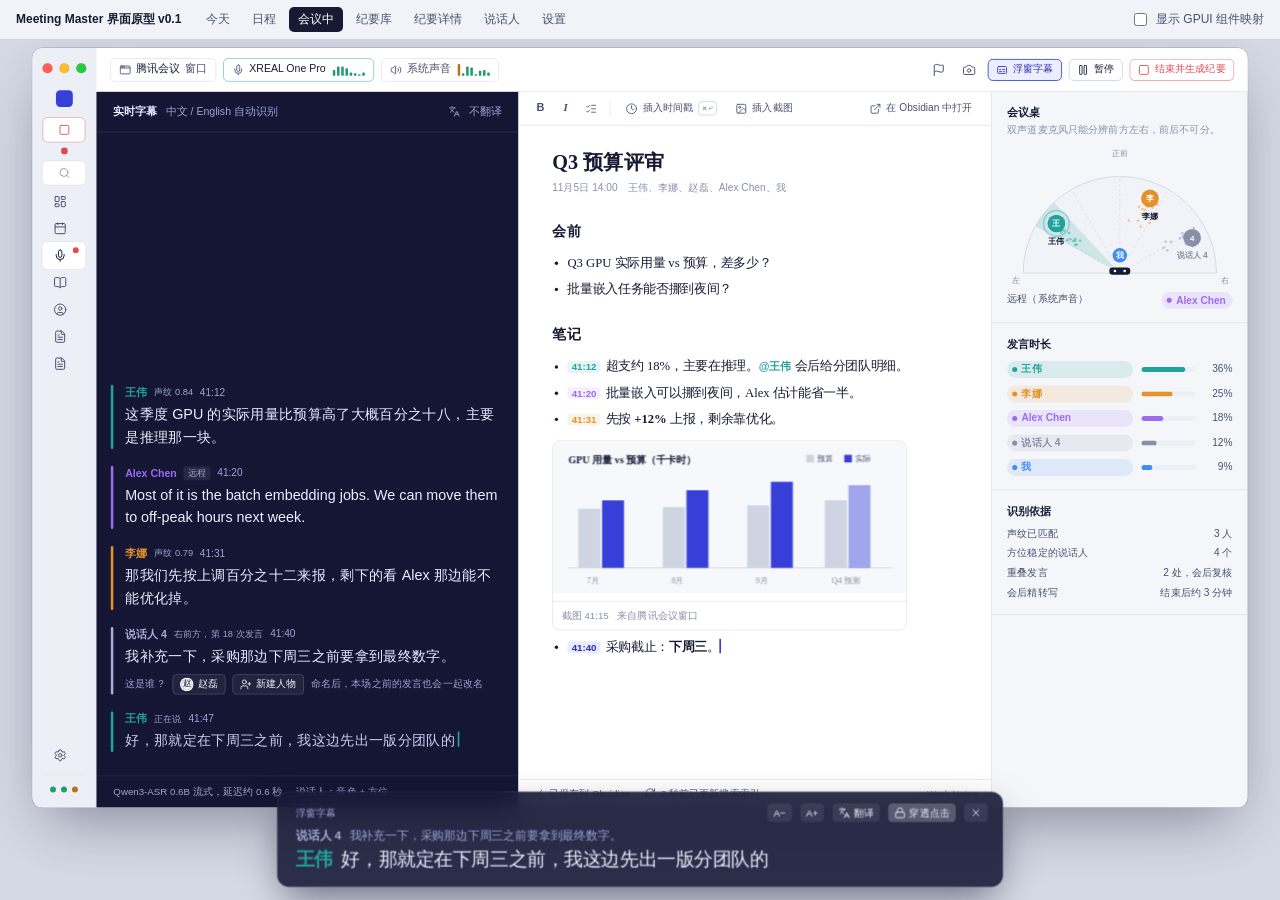
==== commit 5cf1596d: "design: update meeting workbench mockups" ====
--- a/design/mockups/index.html
+++ b/design/mockups/index.html
@@ -70,24 +70,26 @@
   display: flex; flex-direction: column;
   box-shadow: 0 0 0 .5px rgba(23,26,51,.28), 0 28px 70px -18px rgba(23,26,51,.45);
 }
-.titlebar {
-  height: 44px; flex: none; display: grid; grid-template-columns: 216px 1fr auto; align-items: center;
-  border-bottom: 1px solid var(--rule); background: var(--paper);
-}
-.lights { display: flex; gap: 8px; padding-left: 14px; align-items: center; }
+/* No title bar: the sidebar's top strip carries the traffic lights and drags the window. */
+.win-controls { height: 28px; flex: none; display: flex; align-items: center; justify-content: space-between; padding: 0 2px 0 4px; margin-bottom: 6px; }
+.lights { display: flex; gap: 8px; align-items: center; }
 .lights span { width: 12px; height: 12px; border-radius: 50%; background: #FF5F57; box-shadow: inset 0 0 0 .5px rgba(0,0,0,.15); }
 .lights span:nth-child(2) { background: #FEBC2E; } .lights span:nth-child(3) { background: #28C840; }
-.lights .i { margin-left: 18px; color: var(--ink-3); }
+.win-controls .i { color: var(--ink-3); }
+.brand { display: flex; align-items: center; gap: 8px; height: 32px; padding: 0 10px; font-weight: 600; }
+.brand .logo { width: 20px; height: 20px; border-radius: 5px; background: var(--accent); flex: none; }
+.rec-btn { width: 100%; justify-content: center; margin-top: 6px; }
+.rec-btn .when-rec { display: none; }
+.window[data-recording="true"] .rec-btn .when-rec { display: inline; }
+.window[data-recording="true"] .rec-btn .when-idle { display: none; }
 .cmd {
-  justify-self: center; width: 440px; height: 28px; display: flex; align-items: center; gap: 8px; padding: 0 10px;
-  border-radius: var(--r-control); background: var(--sunken); color: var(--ink-3); font-size: 12.5px;
+  height: 28px; display: flex; align-items: center; gap: 8px; padding: 0 10px; margin: 8px 0 4px;
+  border-radius: var(--r-control); background: var(--panel); box-shadow: 0 0 0 1px var(--rule); color: var(--ink-3); font-size: 12.5px; cursor: text;
 }
 .cmd kbd { margin-left: auto; font: 11px var(--ui); color: var(--ink-3); }
-.tb-right { display: flex; align-items: center; gap: 14px; padding-right: 14px; font-size: 12px; color: var(--ink-2); }
-.rec { display: none; align-items: center; gap: 7px; color: var(--rec); font-weight: 600; }
+.rec { display: none; align-items: center; gap: 7px; padding: 6px 2px 0; color: var(--rec); font-weight: 600; font-size: 12px; }
 .rec::before { content: ""; width: 8px; height: 8px; border-radius: 50%; background: var(--rec); animation: pulse 1.6s ease-in-out infinite; }
 .window[data-recording="true"] .rec { display: flex; }
-.tb-status { display: flex; align-items: center; gap: 6px; }
 .dot { width: 7px; height: 7px; border-radius: 50%; background: var(--ok); flex: none; }
 .dot.idle { background: var(--ink-3); } .dot.busy { background: var(--warn); }
 @keyframes pulse { 50% { opacity: .35; } }
@@ -106,8 +108,26 @@
 .nav-item[aria-current="page"] { background: var(--panel); color: var(--ink); box-shadow: 0 0 0 1px var(--rule); }
 .nav-item .count { margin-left: auto; font-size: 11.5px; color: var(--ink-3); }
 .nav-item .live-badge { margin-left: auto; width: 7px; height: 7px; border-radius: 50%; background: var(--rec); }
-.side-foot { margin-top: 6px; padding: 10px; display: grid; gap: 7px; font-size: 11.5px; color: var(--ink-2); border-top: 1px solid var(--rule); }
-.side-foot div { display: flex; align-items: center; gap: 7px; }
+/* Status lights: one dot per resource (red = not loaded, amber = loading, green = loaded). */
+.side-foot { position: relative; margin-top: 6px; padding: 10px 10px 4px; border-top: 1px solid var(--rule); outline: none; }
+/* Hover background hugs the dots exactly: a small rounded rectangle, not the whole footer. */
+.lights-row { display: flex; gap: 6px; padding: 4px 6px; margin-left: -6px; width: max-content; border-radius: 6px; cursor: default; }
+.lights-row:hover, .side-foot:focus-within .lights-row { background: rgba(23,26,51,.06); }
+/* Loading blinks, so amber reads as "in progress" rather than a warning. Never fully off. */
+.dot.busy { animation: blink 1.2s ease-in-out infinite; }
+@keyframes blink { 50% { opacity: .25; } }
+.dot.err { background: var(--rec); }
+.status-card {
+  display: none; position: absolute; left: 4px; bottom: calc(100% + 6px); width: 260px; z-index: 5; padding: 12px;
+  gap: 12px; background: var(--panel); border-radius: var(--r-control); box-shadow: 0 0 0 1px var(--rule), 0 10px 28px -10px rgba(23,26,51,.35);
+}
+/* Opens from the dots only; stays open while the pointer moves onto the card. */
+.lights-row:hover + .status-card, .status-card:hover, .side-foot:focus-within .status-card { display: grid; }
+.status-card::after { content: ""; position: absolute; left: 0; right: 0; top: 100%; height: 18px; }
+.sc-row { display: grid; gap: 2px; }
+.sc-title { display: flex; align-items: center; gap: 8px; font-size: 11.5px; color: var(--ink-3); }
+.sc-row b { padding-left: 15px; font-size: 13px; font-weight: 500; color: var(--ink); }
+.sc-row small { padding-left: 15px; font-size: 11.5px; color: var(--ink-3); }
 
 main { flex: 1; min-width: 0; position: relative; }
 .screen { position: absolute; inset: 0; display: none; }
@@ -304,11 +324,23 @@
 .overlay .trans { font-size: 14px; color: #B9BEEA; margin-top: 2px; }
 
 /* During a meeting the sidebar collapses to an icon rail so captions + notes get the width. */
-.window[data-screen="live"] .sidebar { width: 56px; padding: 10px 8px; }
+/* 76px, not 56px: the traffic lights (3×12px + 2×8px gaps) live in the sidebar now. */
+.window[data-screen="live"] .sidebar { width: 76px; padding: 10px 12px; }
+.window[data-screen="live"] .win-controls { padding: 0; }
+.window[data-screen="live"] .win-controls > .i,
+.window[data-screen="live"] .brand-name,
+.window[data-screen="live"] .rec-btn span[class],
+.window[data-screen="live"] .cmd-text,
+.window[data-screen="live"] .cmd kbd { display: none; }
+.window[data-screen="live"] .brand { justify-content: center; padding: 0; }
+.window[data-screen="live"] .rec-btn { padding: 0; }
+.window[data-screen="live"] .cmd { justify-content: center; padding: 0; }
+.window[data-screen="live"] .rec { font-size: 0; justify-content: center; gap: 0; }
 .window[data-screen="live"] .nav-item { font-size: 0; justify-content: center; padding: 0; position: relative; }
 .window[data-screen="live"] .nav-item .count,
-.window[data-screen="live"] .nav-group,
-.window[data-screen="live"] .side-foot { display: none; }
+.window[data-screen="live"] .nav-group { display: none; }
+.window[data-screen="live"] .side-foot { padding: 10px 0 4px; }
+.window[data-screen="live"] .lights-row { margin: 0 auto; }
 .window[data-screen="live"] .nav-item .live-badge { position: absolute; top: 6px; right: 8px; margin: 0; }
 .icon-btn { width: 28px; height: 28px; border-radius: var(--r-control); border: 0; background: none; display: grid; place-items: center; color: var(--ink-2); cursor: pointer; }
 .icon-btn:hover { background: var(--sunken); }
@@ -531,17 +563,20 @@
 <div class="scaler" id="scaler">
 <div class="window" id="win" data-recording="false">
 
-  <header class="titlebar">
-    <div class="lights"><span></span><span></span><span></span><svg class="i"><use href="#i-panel-left"/></svg></div>
-    <div class="cmd"><svg class="i sm"><use href="#i-search"/></svg>搜索会议、纪要、人物，或问一个问题<kbd>⌘K</kbd></div>
-    <div class="tb-right">
-      <span class="rec num" id="recTimer">录制中 00:41:52</span>
-      <span class="tb-status"><span class="dot"></span>索引最新</span>
-    </div>
-  </header>
-
+  <!-- No title bar: the traffic lights sit in the sidebar's top strip, above the brand. -->
   <div class="body">
     <nav class="sidebar" aria-label="主导航">
+      <div class="win-controls" title="拖动这里移动窗口">
+        <div class="lights"><span></span><span></span><span></span></div>
+        <svg class="i"><use href="#i-panel-left"/></svg>
+      </div>
+      <div class="brand"><span class="logo" aria-hidden="true"></span><span class="brand-name">Friston</span></div>
+      <button class="btn danger rec-btn" title="开始或结束记录">
+        <svg class="i sm when-idle"><use href="#i-mic"/></svg><span class="when-idle">开始记录</span>
+        <svg class="i sm when-rec"><use href="#i-square"/></svg><span class="when-rec">结束记录</span>
+      </button>
+      <span class="rec num" id="recTimer">录制中 00:41:52</span>
+      <div class="cmd" title="搜索"><svg class="i sm"><use href="#i-search"/></svg><span class="cmd-text">搜索或提问</span><kbd>⌘K</kbd></div>
       <div class="nav-group">工作台</div>
       <button class="nav-item" data-go="today"><svg class="i"><use href="#i-layout-dashboard"/></svg>今天</button>
       <button class="nav-item" data-go="schedule"><svg class="i"><use href="#i-calendar"/></svg>日程<span class="count">4</span></button>
@@ -552,16 +587,20 @@
       <button class="nav-item" data-go="minutes" data-secondary><svg class="i"><use href="#i-file-text"/></svg>产品周会</button>
       <button class="nav-item" data-go="minutes"><svg class="i"><use href="#i-file-text"/></svg>架构评审</button>
       <button class="nav-item" style="margin-top:auto" data-go="settings"><svg class="i"><use href="#i-settings"/></svg>设置</button>
-      <div class="side-foot">
-        <div><span class="dot"></span>Obsidian：Work Notes</div>
-        <div><span class="dot" id="engineDot"></span><span id="engineText">字幕引擎就绪</span></div>
-        <div><span class="dot idle"></span>嵌入引擎空闲</div>
+      <!-- Status: a bare row of lights; names and details show only on hover, as in the app. -->
+      <div class="side-foot" tabindex="0" aria-label="运行状态">
+        <div class="lights-row"><span class="dot"></span><span class="dot" id="engineDot"></span><span class="dot busy"></span></div>
+        <div class="status-card" role="tooltip">
+          <div class="sc-row"><span class="sc-title"><span class="dot"></span>Obsidian 库</span><b>Work Notes</b><small>~/Documents/Work Notes</small></div>
+          <div class="sc-row"><span class="sc-title"><span class="dot"></span>字幕引擎</span><b id="engineText">Qwen3-ASR 0.6B</b><small>说话人分离 · 声纹已加载</small></div>
+          <div class="sc-row"><span class="sc-title"><span class="dot busy"></span>嵌入模型</span><b>EmbeddingGemma 2</b><small>正在加载…</small></div>
+        </div>
       </div>
     </nav>
 
     <main>
 <!-- ============================== 今天 ============================== -->
-<section class="screen" id="s-today" data-gpui="TitleBar · Sidebar / SidebarMenu · Button(primary / outline) · Tag · Avatar · List (virtualized for long days) · Checkbox · Resizable (main | rail)">
+<section class="screen" id="s-today" data-gpui="Sidebar (traffic lights in header strip) / SidebarMenu · Button(primary / outline) · Tag · Avatar · List (virtualized for long days) · Checkbox · Resizable (main | rail)">
   <div class="today">
     <div class="today-main">
       <header class="page-head">
@@ -1160,7 +1199,7 @@
     const live = name === 'live';
     win.dataset.recording = String(live);
     $('#liveBadge').hidden = !live;
-    $('#engineText').textContent = live ? '字幕引擎运行中' : '字幕引擎就绪';
+    $('#engineText').textContent = live ? 'Qwen3-ASR 0.6B（运行中）' : 'Qwen3-ASR 0.6B';
     overlay.classList.toggle('show', live && ovToggle.getAttribute('aria-pressed') === 'true');
     $('#annoText').textContent = $('#s-' + name).dataset.gpui || '';
     history.replaceState(null, '', '#' + name);
